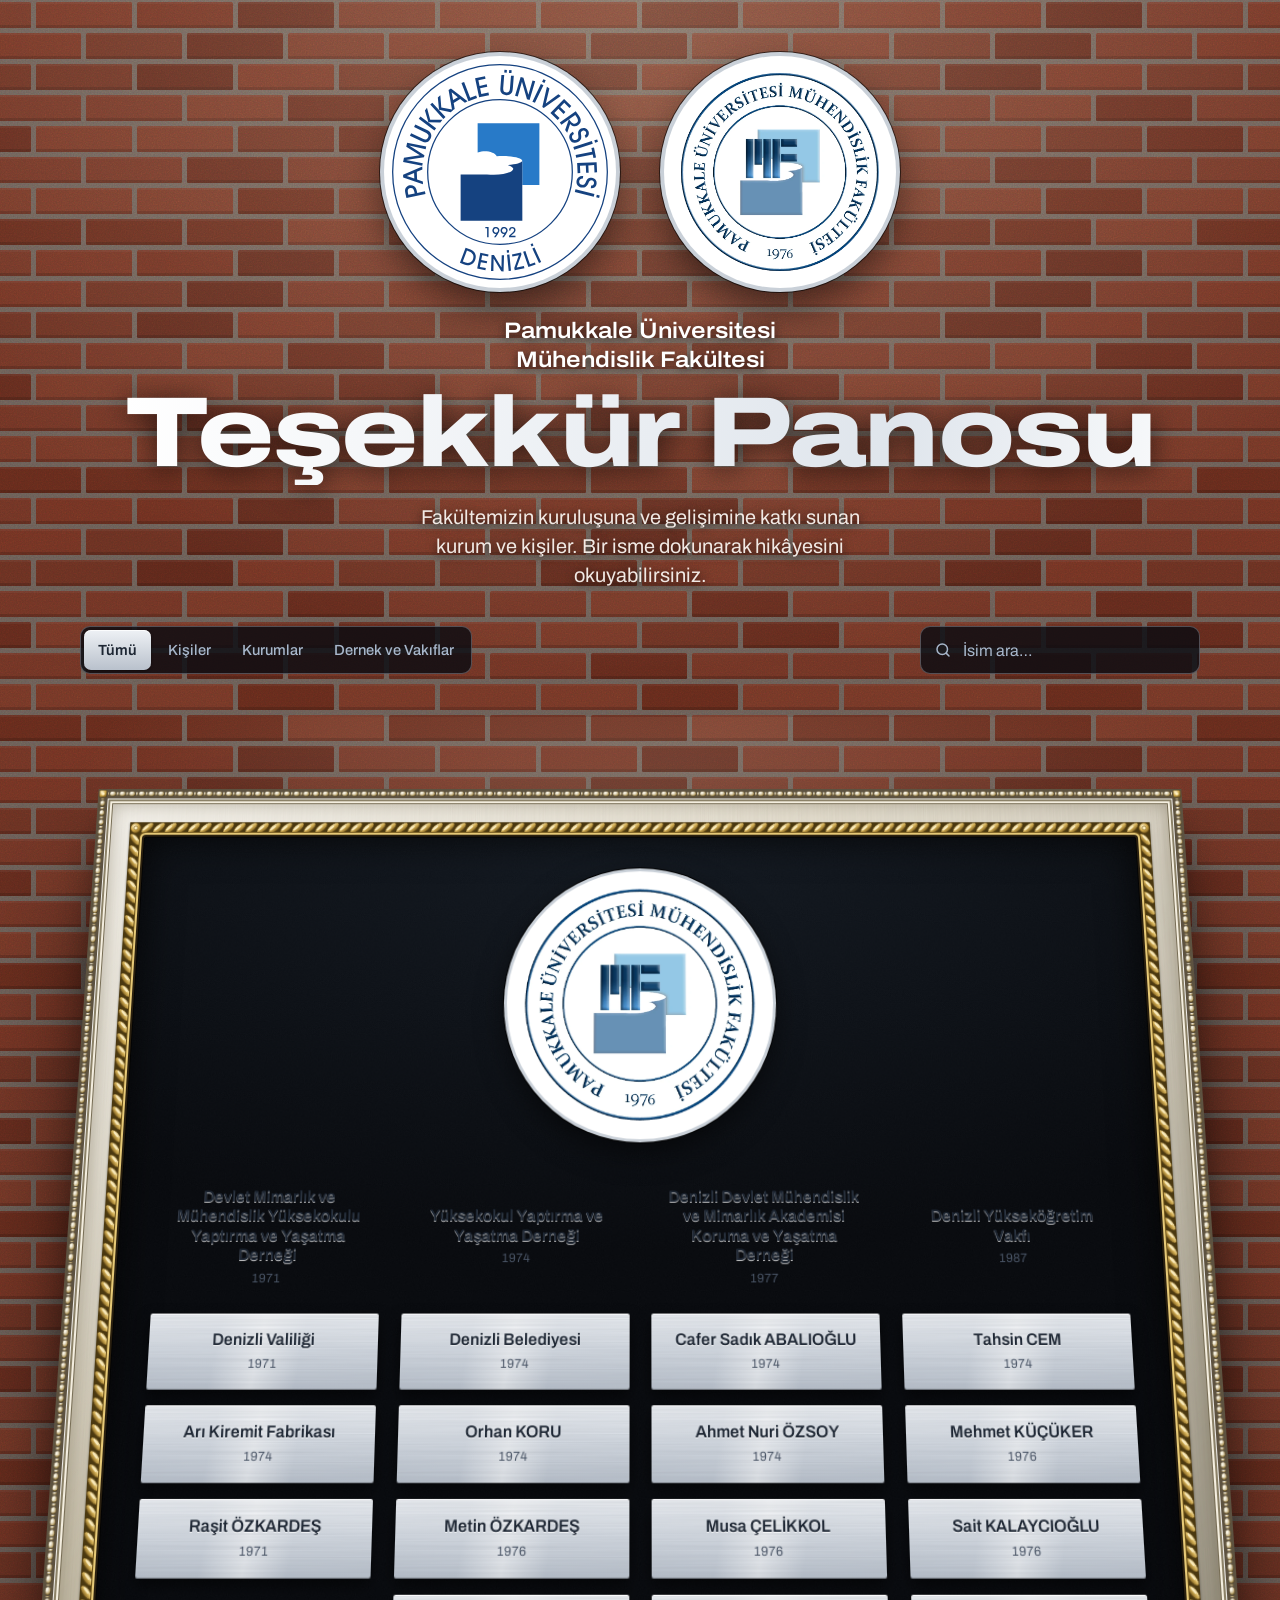
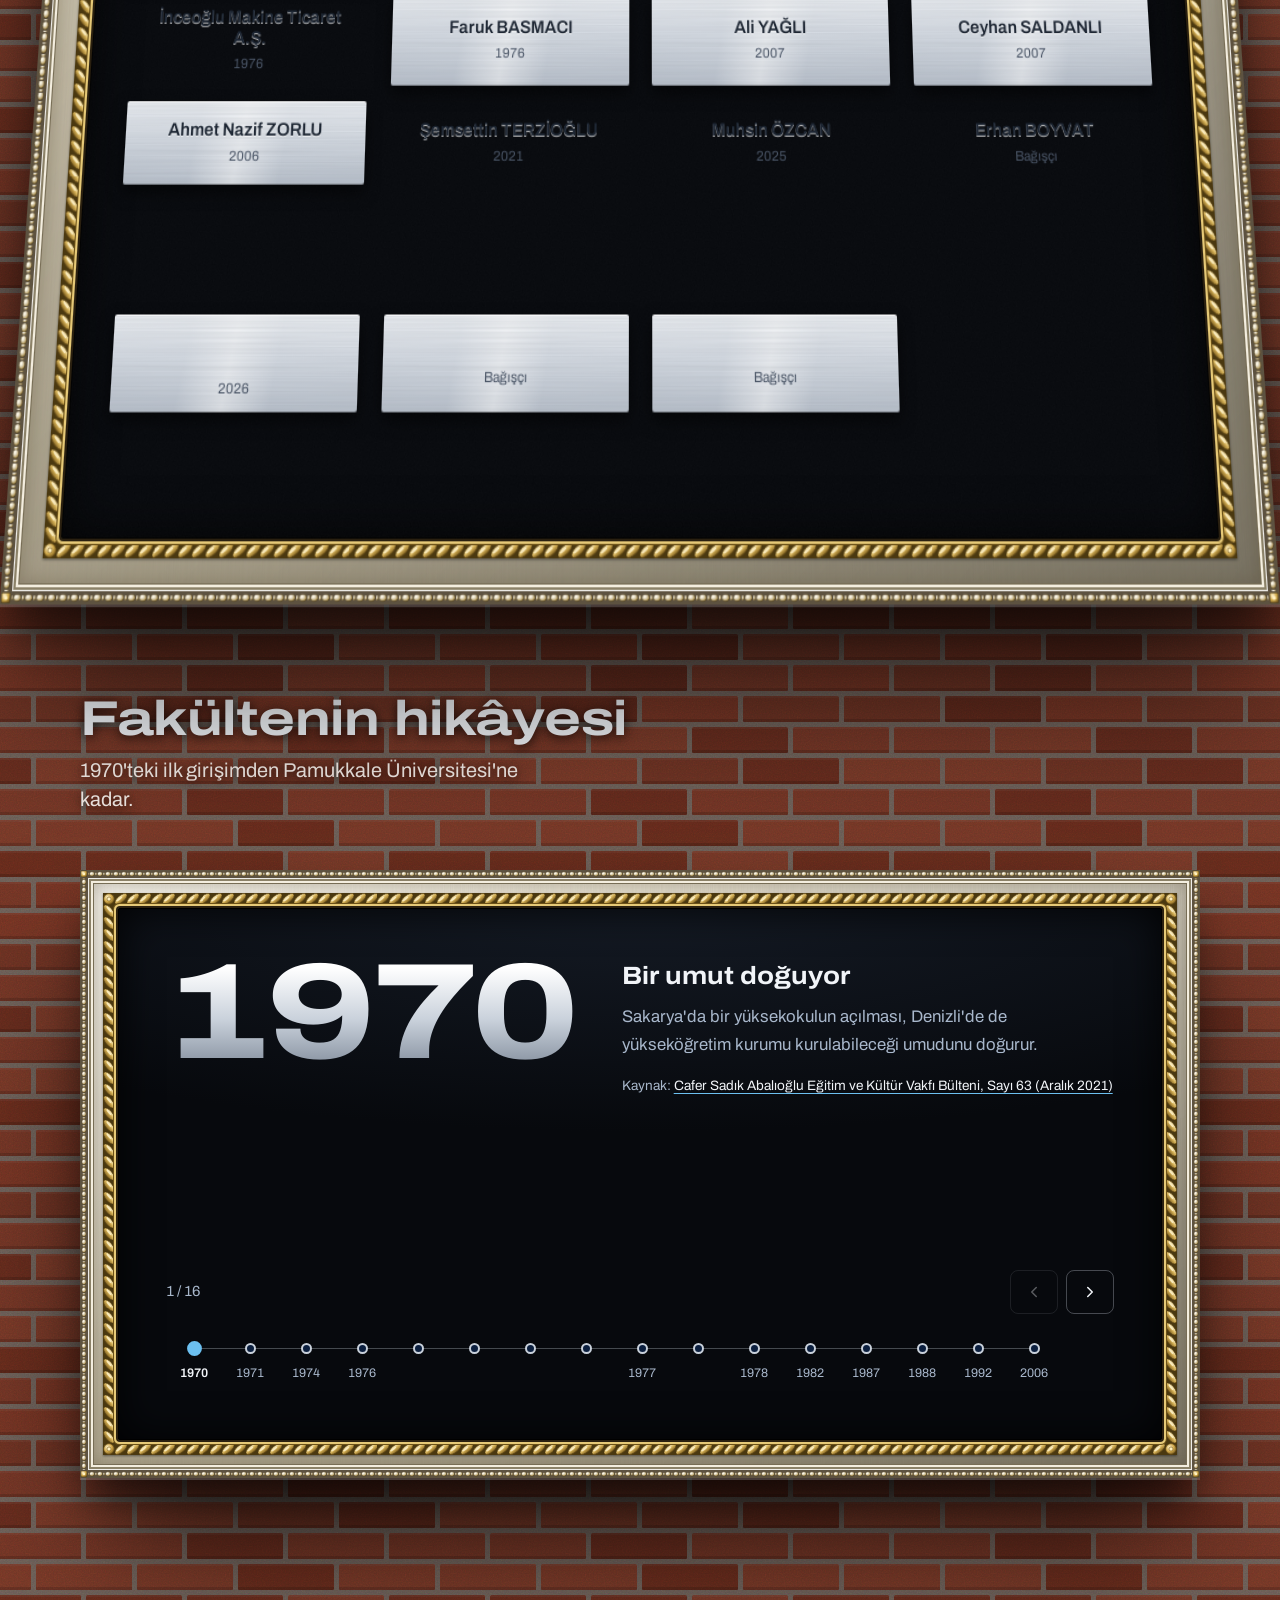
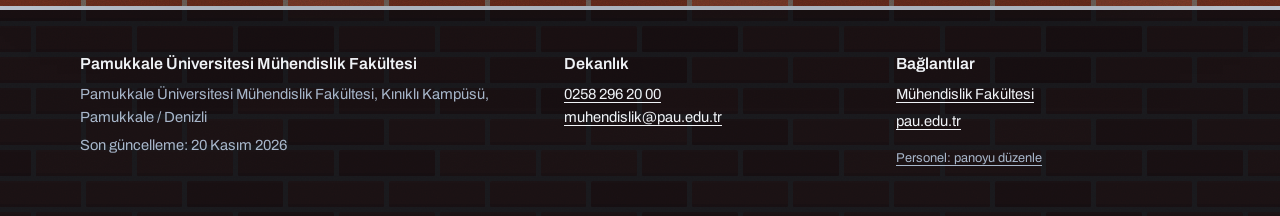
==== index.html @ 9bb7f0a6 "Hocayla gözden geçirme: dernek adları, isim yazımları ve yeni biyografiler Co-Authored-By: Claude Op" ====
<!doctype html>
<html lang="tr" class="no-js">
<head>
  <meta charset="utf-8">
  <meta name="viewport" content="width=device-width, initial-scale=1, viewport-fit=cover">
  <title>Teşekkür Panosu · PAÜ Mühendislik Fakültesi</title>
  <meta name="description" content="Pamukkale Üniversitesi Mühendislik Fakültesi'nin kuruluşuna ve gelişimine katkı sunan kurum ve kişiler.">
  <meta name="theme-color" content="#3b1f17">
  <meta property="og:type" content="website">
  <meta property="og:locale" content="tr_TR">
  <meta property="og:site_name" content="PAÜ Mühendislik Fakültesi">
  <meta property="og:title" content="Teşekkür Panosu · PAÜ Mühendislik Fakültesi">
  <meta property="og:description" content="Fakültemizin kuruluşuna ve gelişimine katkı sunan kurum ve kişiler.">
  <meta property="og:image" content="assets/logo/muhendislik-logo.png">
  <meta name="twitter:card" content="summary">
  <link rel="icon" href="assets/logo/muhendislik-logo.webp" type="image/webp">
  <link rel="preload" href="assets/fonts/archivo-latin-wdth-normal.woff2" as="font" type="font/woff2" crossorigin>
  <link rel="preload" href="assets/fonts/archivo-latin-ext-wdth-normal.woff2" as="font" type="font/woff2" crossorigin>
  <link rel="stylesheet" href="css/tokens.css?v=20261120b">
  <link rel="stylesheet" href="css/base.css?v=20261120b">
  <link rel="stylesheet" href="css/components.css?v=20261120b">
  <script>document.documentElement.className = "js";</script>
  <script type="module" src="js/main.js?v=20261120b"></script>
</head>
<body>
  <a class="atla" href="#/pano">Panoya geç</a>


  <header class="ust">
    <div class="kap ust__ic">
      <a class="logolar" href="#/" aria-label="Ana sayfa">
        <span class="logo-yuvasi">
          <img src="assets/logo/pau-logo.svg" alt="Pamukkale Üniversitesi logosu" width="80" height="80"
               onerror="this.outerHTML='&lt;span class=&quot;logo-yer-tutucu&quot;&gt;PAÜ&lt;/span&gt;'">
        </span>
        <span class="logo-yuvasi">
          <img src="assets/logo/muhendislik-logo.webp" alt="Mühendislik Fakültesi logosu" width="80" height="80"
               onerror="this.outerHTML='&lt;span class=&quot;logo-yer-tutucu&quot;&gt;MF&lt;/span&gt;'">
        </span>
        <span class="logolar__yazi"><strong>Pamukkale Üniversitesi</strong>Mühendislik Fakültesi</span>
      </a>
    </div>
  </header>

  <main id="app">
    <!-- ================= ANA SAYFA ================= -->
    <div data-gorunum="ana" id="gorunum-ana">
      <!-- Pano: sayfa doğrudan bununla açılır -->
      <section class="giris" id="pano-bolum" aria-labelledby="giris-baslik">
        <div class="kap giris__ic">
          <div class="amblemler">
            <span class="amblem">
              <img src="assets/logo/pau-logo.svg" alt="Pamukkale Üniversitesi logosu" width="220" height="220"
                   onerror="this.outerHTML='&lt;span class=&quot;logo-yer-tutucu&quot;&gt;PAMUKKALE&lt;br&gt;ÜNİVERSİTESİ&lt;/span&gt;'">
            </span>
            <span class="amblem">
              <img src="assets/logo/muhendislik-logo.webp" alt="Mühendislik Fakültesi logosu" width="220" height="220"
                   onerror="this.outerHTML='&lt;span class=&quot;logo-yer-tutucu&quot;&gt;MÜHENDİSLİK&lt;br&gt;FAKÜLTESİ&lt;/span&gt;'">
            </span>
          </div>
          <p class="giris__kurum">Pamukkale Üniversitesi<br>Mühendislik Fakültesi</p>
          <h1 id="giris-baslik">Teşekkür Panosu</h1>
          <p class="giris__alt">Fakültemizin kuruluşuna ve gelişimine katkı sunan kurum ve kişiler. Bir isme dokunarak hikâyesini okuyabilirsiniz.</p>
        </div>

        <div class="kap">
          <div class="pano-kontrol">
            <div class="sekmeler" role="group" aria-label="Türe göre süz" id="sekmeler"></div>
            <div class="ara" role="search">
              <svg viewBox="0 0 24 24" fill="none" stroke="currentColor" stroke-width="2" stroke-linecap="round" aria-hidden="true"><circle cx="11" cy="11" r="7"/><path d="m20 20-3.5-3.5"/></svg>
              <label class="sr" for="ara">Panoda isim ara</label>
              <input id="ara" type="search" placeholder="İsim ara…" autocomplete="off" spellcheck="false" enterkeyhint="search">
              <button class="ara__temizle" type="button" hidden aria-label="Aramayı temizle">
                <svg viewBox="0 0 24 24" width="18" height="18" fill="none" stroke="currentColor" stroke-width="2" stroke-linecap="round" aria-hidden="true"><path d="M6 6l12 12M18 6 6 18"/></svg>
              </button>
            </div>
          </div>
          <p class="sonuc-bilgi" id="sonuc-bilgi" aria-live="polite"></p>
        </div>

        <!-- Pano, gerçeğindeki gibi tuğla duvarda -->
        <div class="duvar">
        <div class="kap">
          <div class="pano-cerceve" id="pano-cerceve">
            <div class="pano-ic">
              <div class="pano-madalyon">
                <img src="assets/logo/muhendislik-logo.webp" alt="Mühendislik Fakültesi logosu" width="160" height="160"
                     onerror="this.outerHTML='&lt;span class=&quot;logo-yer-tutucu&quot;&gt;PAMUKKALE ÜNİVERSİTESİ&lt;br&gt;MÜHENDİSLİK FAKÜLTESİ&lt;/span&gt;'">
              </div>
              <ul class="pano" id="pano" aria-label="Bağışçı plakaları">
                <li class="yukleniyor">Plakalar yükleniyor…</li>
              </ul>
              <p class="bos-sonuc" id="bos-sonuc" hidden></p>
              <div class="plaka pano-alt-plaka" aria-hidden="true"><span class="plaka__ad">KATKILARINIZDAN DOLAYI TEŞEKKÜR EDERİZ.</span></div>
            </div>
          </div>
        </div>
        </div>
      </section>

      <!-- Tarihçe: ölçüm cetveli -->
      <section class="bolum hikaye" id="hikaye" aria-labelledby="hikaye-baslik">
        <div class="kap">
          <h2 class="bolum__baslik" id="hikaye-baslik">Fakültenin hikâyesi</h2>
          <p class="bolum__giris">1970'teki ilk girişimden Pamukkale Üniversitesi'ne kadar.</p>
          <div class="kadife-pano"><div class="kadife-pano__ic"><div class="cetvel" id="cetvel"></div></div></div>
        </div>
      </section>
    </div>

    <!-- ================= KİŞİ SAYFASI ================= -->
    <div data-gorunum="kisi" id="gorunum-kisi" hidden></div>

  </main>

  <footer class="alt">
    <div class="kap alt__ic">
      <div>
        <h2>Pamukkale Üniversitesi Mühendislik Fakültesi</h2>
        <p data-adres>Kınıklı Kampüsü, Pamukkale / Denizli</p>
        <p>Son güncelleme: <time data-son-guncelleme>–</time></p>
      </div>
      <div>
        <h2>Dekanlık</h2>
        <p data-iletisim-satirlari></p>
      </div>
      <div>
        <h2>Bağlantılar</h2>
        <p><a href="https://www.pau.edu.tr/mf" rel="noopener">Mühendislik Fakültesi</a></p>
        <p><a href="https://www.pau.edu.tr" rel="noopener">pau.edu.tr</a></p>
        <p class="alt__personel"><a href="yonetim/">Personel: panoyu düzenle</a></p>
      </div>
    </div>
  </footer>

  <!-- İletişim penceresi (kişi sayfasındaki "Bize ulaşın") -->
  <dialog class="pencere" id="iletisim-pencere" aria-labelledby="iletisim-baslik">
    <div class="pencere__ic">
      <form method="dialog">
        <button class="pencere__kapat" aria-label="Kapat">
          <svg viewBox="0 0 24 24" width="18" height="18" fill="none" stroke="currentColor" stroke-width="2" stroke-linecap="round" aria-hidden="true"><path d="M6 6l12 12M18 6 6 18"/></svg>
        </button>
      </form>
      <h2 id="iletisim-baslik">Mühendislik Fakültesi Dekanlığı</h2>
      <p data-iletisim-aciklama></p>
      <ul class="iletisim-liste" id="iletisim-liste"></ul>
    </div>
  </dialog>

  <noscript><p style="padding:16px;text-align:center">Panoyu görmek için tarayıcınızda JavaScript'i açın.</p></noscript>
</body>
</html>
---- css/tokens.css ----
/* =========================================================
   TASARIM DEĞİŞKENLERİ — renk, font, boşluk için TEK yer.
   Malzeme: fiziksel panonun gümüş plakaları ve siyah kadifesi,
   zemin: PAÜ logosunun laciverti.
   ========================================================= */

/* Archivo (değişken: kalınlık + genişlik). Başlıklar geniş kesim = plaka yazısı. */
@font-face {
  font-family: "Archivo";
  src: url("../assets/fonts/archivo-latin-wdth-normal.woff2") format("woff2");
  font-weight: 100 900; font-stretch: 62% 125%; font-display: swap;
  unicode-range: U+0000-00FF, U+0131, U+0152-0153, U+02BB-02BC, U+02C6, U+02DA, U+02DC, U+2000-206F, U+20AC, U+2122, U+2191, U+2193, U+2212, U+2215, U+FEFF, U+FFFD;
}
@font-face {
  font-family: "Archivo";
  src: url("../assets/fonts/archivo-latin-ext-wdth-normal.woff2") format("woff2");
  font-weight: 100 900; font-stretch: 62% 125%; font-display: swap;
  unicode-range: U+0100-02AF, U+0304, U+0308, U+0329, U+1E00-1E9F, U+1EF2-1EFF, U+2020, U+20A0-20AB, U+20AD-20C0, U+2113, U+2C60-2C7F, U+A720-A7FF;
}

:root {
  /* PAÜ kurumsal — pau.edu.tr ve logo */
  --pau-mavi: #0085d0;         /* pau.edu.tr ana mavi: etkileşim */
  --pau-lacivert: #004684;     /* pau.edu.tr koyu mavi */
  --pau-logo: #154280;         /* logodaki lacivert */
  --mavi-acik: #6cc0f0;        /* koyu zeminde bağlantı / odak */

  /* Zemin: logo laciverti (siyah değil) */
  --zemin: #0b1f3f;
  --zemin-2: #10294f;
  --cizgi: rgba(201, 209, 219, 0.16);
  --cizgi-guclu: rgba(201, 209, 219, 0.32);

  /* Pano: siyah kadife + gümüş */
  --kadife: #07090d;
  --plaka-1: #eef1f5;
  --plaka-2: #b9c1cc;
  --plaka-3: #d6dce4;
  --plaka-yazi: #1d2633;
  --plaka-yazi-soluk: #4a5566;
  --gumus: #c9d1db;

  /* Metin */
  --yazi: #f1f4f8;
  --yazi-soluk: #a8b7cb;

  /* Tipografi: tek aile, iki genişlik */
  --font: "Archivo", "Segoe UI", system-ui, -apple-system, sans-serif;
  --genis: 125%;               /* başlıklar */
  --yari-genis: 112%;

  /* Ölçek (1.25) */
  --t-kucuk: .8rem;
  --t-govde: 1rem;
  --t-buyuk: 1.25rem;
  --t-h3: 1.56rem;
  --t-h2: clamp(1.95rem, 6vw, 3.05rem);
  --t-h1: clamp(2.7rem, 11.5vw, 6.2rem);

  /* Boşluk ve ölçüler */
  --kenar: clamp(16px, 4vw, 40px);
  --icerik: 1120px;
  --okuma: 640px;

  /* Hareket */
  --yumusak: cubic-bezier(.2, .7, .2, 1);
  --hizli: 180ms;
}
---- css/base.css ----
/* =========================================================
   TEMEL: sıfırlama, zemin, tipografi, yerleşim
   ========================================================= */

*, *::before, *::after { box-sizing: border-box; }

html {
  -webkit-text-size-adjust: 100%;
  text-size-adjust: 100%;
  background: #3b1f17;
  color-scheme: dark;
}

body {
  margin: 0;
  min-height: 100vh;
  /* Fakülte girişindeki tuğla duvar: bütün sitenin zemini */
  position: relative;
  isolation: isolate; /* ışık/gölge katmanları tuğlanın üstünde, içeriğin altında kalsın */
  background: url("../assets/doku/tugla.svg") 50% 0 / 404px 248px repeat, #8f4330;
  color: var(--yazi);
  font-family: var(--font);
  font-size: var(--t-govde);
  line-height: 1.6;
  font-variation-settings: normal;
  -webkit-font-smoothing: antialiased;
  overflow-x: hidden;
}

/* Duvarın üzerindeki ışık ve gölge: yazılar okunur kalsın */
body::before {
  content: ""; position: absolute; inset: 0; z-index: -1; pointer-events: none;
  background:
    radial-gradient(ellipse 85% 900px at 50% 0, rgba(255, 228, 200, .22), transparent 75%),
    linear-gradient(rgba(24, 12, 9, .42), rgba(24, 12, 9, .42));
}
body::after {
  /* tuğla yüzeyinin pürüzü */
  content: ""; position: absolute; inset: 0; z-index: -1; pointer-events: none; opacity: .28; mix-blend-mode: overlay;
  background-image: url("data:image/svg+xml,%3Csvg xmlns='http://www.w3.org/2000/svg' width='180' height='180'%3E%3Cfilter id='n'%3E%3CfeTurbulence type='fractalNoise' baseFrequency='.75' numOctaves='3' stitchTiles='stitch'/%3E%3C/filter%3E%3Crect width='100%25' height='100%25' filter='url(%23n)'/%3E%3C/svg%3E");
}

img, svg { display: block; max-width: 100%; }
button, input, textarea, select { font: inherit; color: inherit; }
button { cursor: pointer; }
a { color: var(--mavi-acik); text-underline-offset: 3px; }
h1, h2, h3 { font-family: var(--font); line-height: 1.05; margin: 0; font-weight: 700; }
p { margin: 0 0 1em; }

:focus-visible {
  outline: 2px solid var(--mavi-acik);
  outline-offset: 3px;
  border-radius: 4px;
}
[tabindex="-1"]:focus { outline: none; }

.sr {
  position: absolute !important;
  width: 1px; height: 1px;
  padding: 0; margin: -1px;
  overflow: hidden; clip: rect(0 0 0 0);
  white-space: nowrap; border: 0;
}

.atla {
  position: fixed; top: 8px; left: 8px; z-index: 100;
  padding: 10px 16px; border-radius: 8px;
  background: var(--yazi); color: var(--zemin);
  font-weight: 600; text-decoration: none;
  transform: translateY(-150%);
  transition: transform var(--hizli);
}
.atla:focus { transform: none; }

/* ---------- Yerleşim ---------- */
.kap {
  width: 100%;
  max-width: calc(var(--icerik) + 2 * var(--kenar));
  margin: 0 auto;
  padding: 0 var(--kenar);
}

.bolum { padding: clamp(64px, 11vw, 128px) 0; }
.bolum__baslik {
  font-size: var(--t-h2);
  font-stretch: var(--genis);
  letter-spacing: -0.01em;
  margin-bottom: 12px;
}
.bolum__giris { color: var(--yazi-soluk); font-size: var(--t-buyuk); max-width: 40ch; line-height: 1.45; }

/* ---------- Üst çubuk ---------- */
.ust { padding: 18px 0 0; }
body[data-gorunum="ana"] .ust { display: none; }
.logolar { display: inline-flex; align-items: center; gap: 12px; text-decoration: none; color: inherit; }
.logolar { gap: 14px; }
.logo-yuvasi {
  width: 64px; height: 64px; flex: none;
  border-radius: 50%;
  background: #fff;
  display: grid; place-items: center;
  box-shadow: 0 0 0 1px rgba(255,255,255,.5), 0 4px 16px rgba(0, 0, 0, .3);
  overflow: hidden;
}
.logo-yuvasi img { width: 94%; height: 94%; object-fit: contain; }
@media (min-width: 860px) { .logo-yuvasi { width: 84px; height: 84px; } .logolar { gap: 18px; } }
.logo-yer-tutucu { font-weight: 800; font-size: .7rem; color: var(--pau-logo); text-align: center; line-height: 1.05; }
.logolar__yazi { font-size: 1rem; line-height: 1.3; color: var(--yazi-soluk); }
.logolar__yazi strong { display: block; color: var(--yazi); font-weight: 700; font-size: 1.08rem; }
@media (min-width: 860px) { .logolar__yazi { font-size: 1.15rem; } .logolar__yazi strong { font-size: 1.3rem; font-stretch: var(--yari-genis); } }
@media (max-width: 400px) { .logolar__yazi { font-size: .9rem; } .logolar__yazi strong { font-size: .98rem; } }

/* ---------- Alt bilgi ---------- */
.alt {
  background: rgba(8, 10, 16, .82);
  border-top: 4px solid #b9c1cc;
  padding: 44px 0 calc(44px + env(safe-area-inset-bottom));
  color: var(--yazi-soluk);
  font-size: .92rem;
}
.alt__ic { display: grid; gap: 28px; }
@media (min-width: 760px) { .alt__ic { grid-template-columns: 1.5fr 1fr 1fr; } }
.alt h2 { font-size: 1rem; font-weight: 600; color: var(--yazi); margin-bottom: 8px; line-height: 1.3; }
.alt p { margin: 0 0 4px; }
.alt a { color: var(--yazi); }
/* personel bağlantısı: ziyaretçinin gözüne batmasın ama personel bulabilsin */
.alt__personel { margin-top: 14px !important; font-size: .8rem; }
.alt .alt__personel a { color: var(--yazi-soluk); }

/* ---------- Görünümler ---------- */
[data-gorunum][hidden] { display: none !important; }


.yukleniyor { min-height: 30vh; display: grid; place-items: center; color: var(--plaka-2); grid-column: 1 / -1; }

/* ---------- Hareket azaltma ---------- */
@media (prefers-reduced-motion: reduce) {
  *, *::before, *::after {
    animation-duration: 0.001ms !important;
    animation-iteration-count: 1 !important;
    transition-duration: 0.001ms !important;
    scroll-behavior: auto !important;
  }
}
---- css/components.css ----
/* =========================================================
   BİLEŞENLER
   ========================================================= */

/* ---------- Düğmeler ---------- */
.dugme {
  display: inline-flex; align-items: center; justify-content: center; gap: 8px;
  min-height: 44px; padding: 10px 18px;
  border-radius: 8px; border: 1px solid var(--cizgi-guclu);
  background: transparent; color: var(--yazi);
  font-weight: 600; font-size: .95rem; text-decoration: none; white-space: nowrap;
  transition: background-color var(--hizli), border-color var(--hizli);
}
.dugme:hover { border-color: var(--gumus); background: rgba(201, 209, 219, .06); }
.dugme svg { width: 18px; height: 18px; flex: none; }
.dugme--kucuk { min-height: 38px; padding: 6px 14px; font-size: .9rem; }

/* =========================================================
   GİRİŞ
   ========================================================= */
.giris { padding: clamp(28px, 6vw, 56px) 0 0; }
.giris__ic { text-align: center; display: flex; flex-direction: column; align-items: center; }
.amblemler { display: flex; justify-content: center; gap: clamp(16px, 5vw, 48px); margin-bottom: clamp(18px, 4vw, 28px); }
.amblem {
  width: clamp(136px, 38vw, 232px); aspect-ratio: 1;
  border-radius: 50%; background: #fff;
  display: grid; place-items: center;
  box-shadow: 0 0 0 4px #c9d0d8, 0 0 0 5px rgba(0,0,0,.6), 0 18px 40px rgba(0,0,0,.55);
}
.amblem img { width: 93%; height: 93%; object-fit: contain; }
.amblem .logo-yer-tutucu { font-size: .8rem; }.giris__kurum {
  margin: 0 0 14px; font-size: clamp(1.05rem, 3.6vw, 1.4rem); font-weight: 600; line-height: 1.3;
  font-stretch: var(--yari-genis); color: #fff;
  text-shadow: 0 2px 10px rgba(0,0,0,.7);
}
.giris h1 {
  font-size: var(--t-h1);
  font-stretch: var(--genis);
  font-weight: 800;
  letter-spacing: -0.015em;
  line-height: .92;
  margin-bottom: 18px;
  max-width: 9ch;
  filter: drop-shadow(0 4px 14px rgba(0,0,0,.65));
  /* gümüş, kazınmış başlık: açılışta üzerinden bir kez ışık geçer */
  background: linear-gradient(100deg, #ffffff 0%, #dfe5ec 30%, #ffffff 44%, #9fb4cc 50%, #ffffff 56%, #cfd7e1 75%, #ffffff 100%);
  background-size: 250% 100%; background-position: 100% 0;
  -webkit-background-clip: text; background-clip: text; color: transparent;
  animation: baslik-isik 2.2s cubic-bezier(.3,.1,.2,1) .3s both;
  padding-bottom: .06em;
}
@keyframes baslik-isik { from { background-position: 100% 0; } to { background-position: 0% 0; } }
.acilis-bitti .giris h1 { animation: none; background-position: 0 0; }
@media (min-width: 860px) { .giris h1 { max-width: none; } }
.giris__alt { color: #f1e9e4; font-size: var(--t-buyuk); line-height: 1.45; max-width: 40ch; margin: 0; text-shadow: 0 2px 10px rgba(0,0,0,.8); }

/* ---------- Süzgeç + arama ---------- */
.pano-kontrol { display: flex; flex-direction: column; gap: 12px; margin: 36px 0 8px; }
@media (min-width: 860px) { .pano-kontrol { flex-direction: row; align-items: center; justify-content: space-between; } }

.sekmeler {
  display: flex; flex: none;
  background: rgba(10, 12, 18, .82);
  border: 1px solid var(--cizgi-guclu); border-radius: 10px;
  padding: 3px; gap: 3px;
  overflow-x: auto; scrollbar-width: none;
  max-width: 100%;
}
.sekmeler::-webkit-scrollbar { display: none; }
.sekme {
  flex: 1 0 auto;
  min-height: 40px; padding: 6px 14px; border: 0; border-radius: 7px;
  background: transparent; color: var(--yazi-soluk);
  font-size: .92rem; font-weight: 500; white-space: nowrap;
  transition: color var(--hizli), background-color var(--hizli);
}
.sekme:hover { color: var(--yazi); }
.sekme[aria-pressed="true"] {
  /* seçili süzgeç bir plaka gibi */
  color: var(--plaka-yazi); font-weight: 600;
  background: linear-gradient(180deg, var(--plaka-1), var(--plaka-2));
  box-shadow: inset 0 1px 0 rgba(255,255,255,.8), 0 1px 3px rgba(0,0,0,.4);
}

.ara { position: relative; width: 100%; }
@media (min-width: 860px) { .ara { width: 280px; } }
.ara svg { position: absolute; left: 14px; top: 50%; width: 18px; height: 18px; transform: translateY(-50%); color: var(--yazi-soluk); pointer-events: none; }
.ara input {
  width: 100%; min-height: 48px;
  padding: 10px 44px 10px 42px;
  border-radius: 10px;
  border: 1px solid var(--cizgi-guclu);
  background: rgba(10, 12, 18, .82);
  font-size: 1rem;
  transition: border-color var(--hizli);
}
.ara input::placeholder { color: var(--yazi-soluk); }
.ara input:focus { outline: none; border-color: var(--mavi-acik); }
.ara input::-webkit-search-cancel-button { display: none; }
.ara__temizle {
  position: absolute; right: 6px; top: 50%; transform: translateY(-50%);
  width: 36px; height: 36px; border: 0; border-radius: 50%;
  background: transparent; color: var(--yazi-soluk);
  display: grid; place-items: center;
}
.ara__temizle[hidden] { display: none; }

.sonuc-bilgi { min-height: 1.5em; font-size: .92rem; color: #f1e9e4; margin: 0 0 10px; text-shadow: 0 1px 6px rgba(0,0,0,.8); }

/* =========================================================
   TUĞLA DUVAR (panonun asılı olduğu gerçek duvar)
   ========================================================= */
.duvar {
  position: relative;
  margin-top: 12px;
  padding: clamp(28px, 6vw, 72px) 0 clamp(56px, 9vw, 112px);
  background: radial-gradient(ellipse 60% 420px at 50% 120px, rgba(255, 232, 210, .16), transparent 75%);
}
.duvar > .kap { position: relative; }

/* =========================================================
   PANO (fiziksel panonun kopyası)
   ========================================================= */
/* İşlemeli çerçeve: şampanya-gümüş pervaz + altın burgu + iç altın şerit (gerçek panodaki gibi) */
.pano-cerceve, .kadife-pano {
  --cerceve: clamp(18px, 3.4vw, 40px);
  position: relative;
  padding: var(--cerceve);
  /* en dış kenar: boncuk-makara işleme */
  border: 10px solid #8a7d60;
  border-image: url("../assets/doku/boncuk.svg") 10 round;
  background:
    /* ışık sol üstten düşer */
    linear-gradient(135deg, rgba(255,255,255,.55) 0%, rgba(255,255,255,0) 32%, rgba(0,0,0,.10) 62%, rgba(0,0,0,.32) 100%),
    /* fırçalanmış metal */
    url("data:image/svg+xml,%3Csvg xmlns='http://www.w3.org/2000/svg' width='240' height='240'%3E%3Cfilter id='f'%3E%3CfeTurbulence type='fractalNoise' baseFrequency='.9 .01' numOctaves='2' stitchTiles='stitch'/%3E%3CfeColorMatrix values='0 0 0 0 .3  0 0 0 0 .27  0 0 0 0 .2  0 0 0 .16 0'/%3E%3C/filter%3E%3Crect width='100%25' height='100%25' filter='url(%23f)'/%3E%3C/svg%3E"),
    linear-gradient(180deg, #e7e1d2, #c9c1ad 55%, #b3aa93);
  box-shadow:
    /* pervaz profili: dış boncuk ve oluklar */
    inset 0 0 0 1px rgba(255,255,255,.85),
    inset 0 0 0 3px #8c8268,
    inset 0 0 0 5px #f4eedf,
    inset 0 0 0 6px #776d55,
    inset 0 0 18px 6px rgba(80, 66, 40, .35),
    /* duvara düşen gölge */
    0 2px 0 rgba(255,255,255,.2),
    0 30px 40px -10px rgba(0,0,0,.55),
    0 70px 120px -20px rgba(0,0,0,.7);
  overflow: hidden;
}
/* altın burgu işleme şeridi */
.pano-cerceve::before, .kadife-pano::before {
  content: ""; position: absolute; z-index: 1; pointer-events: none;
  inset: calc(var(--cerceve) - 15px);
  border: 12px solid transparent;
  border-image: url("../assets/doku/burgu.svg") 12 round;
  filter: drop-shadow(0 1px 1px rgba(0,0,0,.45));
}
/* açılışta çerçevenin üzerinden altın bir ışık geçer */
.pano-cerceve::after {
  content: ""; position: absolute; inset: 0; z-index: 5; pointer-events: none;
  background: linear-gradient(110deg, transparent 38%, rgba(255, 236, 180, .55) 48%, rgba(255,255,255,.7) 50%, rgba(255, 236, 180, .55) 52%, transparent 62%);
  mix-blend-mode: overlay;
  transform: translateX(-110%);
}
.pano-cerceve.isildi::after { animation: cerceve-isik 2.4s cubic-bezier(.4,.1,.3,1) .2s forwards; }
@keyframes cerceve-isik { to { transform: translateX(110%); } }
@media (min-width: 860px) {
  .pano-cerceve {
    transform: perspective(1600px) rotateX(calc(var(--egim, 0) * 14deg)) scale(calc(1 - var(--egim, 0) * .04));
    transform-origin: 50% 0%;
  }
}
.pano-ic {
  position: relative; z-index: 2;
  border-radius: 2px;
  padding: 0 clamp(10px, 3vw, 36px) 28px;
  background: radial-gradient(120% 50% at 50% 0%, #121820, var(--kadife) 70%);
  box-shadow:
    0 0 0 2px #2a2010,
    0 0 0 4px #e6c977,
    0 0 0 5px #6b5118,
    inset 0 0 0 1px #000, inset 0 0 40px rgba(0,0,0,.9);
  overflow: hidden;
}
.pano-ic::before {
  /* kadife dokusu */
  content: ""; position: absolute; inset: 0; pointer-events: none; opacity: .5;
  background-image: url("data:image/svg+xml,%3Csvg xmlns='http://www.w3.org/2000/svg' width='120' height='120'%3E%3Cfilter id='n'%3E%3CfeTurbulence type='fractalNoise' baseFrequency='.85' numOctaves='2' stitchTiles='stitch'/%3E%3CfeColorMatrix values='0 0 0 0 1  0 0 0 0 1  0 0 0 0 1  0 0 0 .05 0'/%3E%3C/filter%3E%3Crect width='100%25' height='100%25' filter='url(%23n)'/%3E%3C/svg%3E");
}
/* Açılıştaki tek ışık geçişi: kazıma bitince bütün panonun üzerinden geçer */
.pano-ic::after {
  content: ""; position: absolute; inset: -20% -60%; z-index: 4; pointer-events: none;
  background: linear-gradient(105deg, transparent 42%, rgba(255,255,255,.10) 48%, rgba(190,225,255,.18) 50%, rgba(255,255,255,.10) 52%, transparent 58%);
  transform: translateX(-60%); opacity: 0;
}
.pano-cerceve.isildi .pano-ic::after { animation: pano-isik 1.8s cubic-bezier(.4,.1,.3,1) forwards; }
@keyframes pano-isik {
  0% { opacity: 1; transform: translateX(-60%); }
  85% { opacity: 1; }
  100% { opacity: 0; transform: translateX(60%); }
}

.pano-madalyon {
  position: relative; z-index: 1;
  width: clamp(136px, 24vw, 268px); aspect-ratio: 1;
  margin: clamp(24px, 4vw, 36px) auto clamp(24px, 4vw, 36px);
  border-radius: 50%;
  background: #fff;
  display: grid; place-items: center;
  box-shadow: 0 0 0 3px #c9d0d8, 0 0 0 4px #000, 0 10px 30px rgba(0,0,0,.6);
}
.pano-madalyon img { width: 94%; height: 94%; object-fit: contain; }

.pano {
  position: relative; z-index: 1;
  list-style: none; margin: 0; padding: 0;
  display: grid;
  /* telefonda da gerçek panodaki gibi 4 sütun, plakalar fiziksel yerlerinde */
  grid-template-columns: repeat(4, minmax(0, 1fr));
  gap: 10px;
}
.pano:not(.pano--suzgec) .yuva { grid-row: var(--r); grid-column: var(--c); }
@media (min-width: 860px) {
  .pano { gap: 14px 22px; }
}
.yuva[hidden] { display: none; }

/* ---------- Plaka ---------- */
.plaka {
  --rx: 0deg; --ry: 0deg;
  --plaka-zemin:
    url("data:image/svg+xml,%3Csvg xmlns='http://www.w3.org/2000/svg' width='300' height='80'%3E%3Cfilter id='f'%3E%3CfeTurbulence type='fractalNoise' baseFrequency='.004 .9' numOctaves='2' stitchTiles='stitch'/%3E%3CfeColorMatrix values='0 0 0 0 .2  0 0 0 0 .22  0 0 0 0 .25  0 0 0 .22 0'/%3E%3C/filter%3E%3Crect width='100%25' height='100%25' filter='url(%23f)'/%3E%3C/svg%3E"),
    linear-gradient(100deg, rgba(255,255,255,0) 30%, rgba(255,255,255,.55) 48%, rgba(255,255,255,0) 66%),
    linear-gradient(180deg, var(--plaka-1) 0%, var(--plaka-3) 45%, var(--plaka-2) 100%);
  position: relative;
  display: flex; flex-direction: column; align-items: center; justify-content: center;
  min-height: 74px; height: 100%;
  padding: 10px 10px 9px;
  border-radius: 2px;
  text-align: center; text-decoration: none;
  color: var(--plaka-yazi);
  background: var(--plaka-zemin);
  background-size: 300px 80px, 100% 100%, 100% 100%;
  box-shadow:
    inset 0 1px 0 rgba(255,255,255,.9),
    inset 0 -1px 0 rgba(0,0,0,.25),
    0 6px 14px rgba(0,0,0,.55);
  overflow: hidden;
  transform: perspective(700px) rotateX(var(--rx)) rotateY(var(--ry));
  transition: transform .35s var(--yumusak), box-shadow .35s var(--yumusak);
  -webkit-tap-highlight-color: transparent;
}
@media (min-width: 860px) { .plaka { min-height: 70px; padding: 10px 14px 9px; } }
/* hover yalnızca fareli cihazlarda: iPhone'da dokunulan plakada takılı kalmasın */
@media (hover: hover) {
  .plaka:hover {
    box-shadow:
      inset 0 1px 0 rgba(255,255,255,.9),
      inset 0 -1px 0 rgba(0,0,0,.25),
      0 14px 30px rgba(0,0,0,.65), 0 0 0 1px rgba(255,255,255,.5);
  }
}
.plaka:focus-visible {
  box-shadow:
    inset 0 1px 0 rgba(255,255,255,.9),
    inset 0 -1px 0 rgba(0,0,0,.25),
    0 14px 30px rgba(0,0,0,.65), 0 0 0 1px rgba(255,255,255,.5);
}
/* kişi sayfasından dönüşte verilen otomatik odak çerçevesiz */
.plaka.sessiz-odak:focus-visible { outline: none; box-shadow: inset 0 1px 0 rgba(255,255,255,.9), inset 0 -1px 0 rgba(0,0,0,.25), 0 6px 14px rgba(0,0,0,.55); }
.plaka.egik { transition: transform .08s linear, box-shadow .35s var(--yumusak); }
.plaka.dokundu { animation: dokun .5s var(--yumusak); }
@keyframes dokun {
  30% { transform: perspective(700px) rotateX(6deg) rotateY(-5deg) scale(.97); }
  100% { transform: perspective(700px) rotateX(0) rotateY(0); }
}

.plaka__ad {
  position: relative; z-index: 1;
  font-weight: 600; font-size: .88rem; line-height: 1.2;
  font-stretch: 100%;
  text-shadow: 0 1px 0 rgba(255,255,255,.7);
  overflow-wrap: anywhere; hyphens: auto;
}
@media (min-width: 860px) { .plaka__ad { font-size: .96rem; } }
.plaka__ad .kelime { display: inline-block; white-space: nowrap; }
.plaka__alt {
  position: relative; z-index: 1;
  margin-top: 3px;
  font-size: .74rem; font-variant-numeric: tabular-nums;
  color: var(--plaka-yazi-soluk);
}

/* metal parıltı (fareyle üzerine gelince) */
.plaka::after {
  content: ""; position: absolute; inset: -2px; z-index: 2; pointer-events: none;
  background: linear-gradient(105deg, transparent 35%, rgba(255,255,255,.85) 50%, rgba(170,225,255,.5) 53%, transparent 65%);
  transform: translateX(-120%);
  mix-blend-mode: overlay;
}
@media (hover: hover) {
  .plaka:hover::after { transform: translateX(120%); transition: transform .9s var(--yumusak); }
}

/* kazıma: lazer çizgisi + harf harf beliriş */
.plaka::before {
  content: ""; position: absolute; inset: 0; z-index: 3; pointer-events: none;
  background: linear-gradient(90deg, rgba(220,240,255,.95) 0, rgba(140,200,255,.55) 2px, transparent 14px);
  transform: translateX(0); opacity: 0;
}
.plaka.kaziniyor::before { animation: lazer var(--kazi-sure, 900ms) linear forwards; }
@keyframes lazer {
  0% { opacity: 1; transform: translateX(0); }
  92% { opacity: 1; }
  100% { opacity: 0; transform: translateX(100%); }
}
.js .plaka.kazinacak .harf { opacity: 0; }
.plaka.kaziniyor .harf {
  display: inline-block;
  animation: harf .28s ease-out forwards;
  animation-delay: var(--hg, 0ms);
}
@keyframes harf {
  from { opacity: 0; transform: scale(1.35); }
  to { opacity: 1; transform: none; }
}

.pano-alt-plaka {
  position: relative; z-index: 1;
  margin: 30px auto 0; max-width: 520px;
  min-height: 0; padding: 12px 16px;
  transform: none;
}
.pano-alt-plaka .plaka__ad { font-weight: 700; font-size: clamp(.7rem, 2.2vw, .86rem); letter-spacing: .04em; }
.pano-alt-plaka::after { display: none; }

.bos-sonuc { padding: 40px 12px; text-align: center; color: var(--plaka-2); position: relative; z-index: 1; margin: 0; }

/* =========================================================
   KADİFE PANO: duvara asılı ikinci pano (tarihçe, kişi sayfası)
   ========================================================= */
.kadife-pano__ic {
  position: relative; z-index: 2; border-radius: 2px;
  padding: clamp(20px, 4.5vw, 48px) clamp(16px, 4vw, 48px);
  background: radial-gradient(120% 60% at 50% 0%, #141a24, var(--kadife) 70%);
  box-shadow:
    0 0 0 2px #2a2010,
    0 0 0 4px #e6c977,
    0 0 0 5px #6b5118,
    inset 0 0 0 1px #000, inset 0 0 40px rgba(0,0,0,.9);
}
.hikaye .bolum__baslik, .hikaye .bolum__giris { text-shadow: 0 2px 12px rgba(0,0,0,.8); }
.hikaye .bolum__giris { color: #f1e9e4; }
.kadife-pano .cetvel__serit { margin: 0 calc(-1 * clamp(16px, 4vw, 48px)); padding: 0 clamp(16px, 4vw, 48px); }
.kadife-pano { --cerceve: clamp(16px, 2.6vw, 30px); border-width: 8px; }
/* Telefon: ince çerçeve, küçük madalyon, sıkı plakalar → bir ekrana daha çok isim sığar */
@media (max-width: 600px) {
  .pano-cerceve, .kadife-pano { --cerceve: 12px; border-width: 6px; }
  .pano-cerceve { margin-inline: -8px; }
  .pano-cerceve::before, .kadife-pano::before { inset: 3px; border-width: 7px; filter: none; }
  .pano-cerceve::after { display: none; }
  .pano-ic { padding: 0 6px 12px; }
  .pano-madalyon { width: 96px; margin: 16px auto; }
  .pano { gap: 5px 4px; }
  /* 4 sütunda dar plakalar: Archivo'nun dar kesimi, gerçek plakalardaki gibi */
  .plaka { min-height: 50px; padding: 5px 3px 4px; box-shadow: inset 0 1px 0 rgba(255,255,255,.9), inset 0 -1px 0 rgba(0,0,0,.25), 0 2px 5px rgba(0,0,0,.5); }
  .plaka__ad { font-size: clamp(.56rem, 2.5vw, .72rem); line-height: 1.12; font-stretch: 75%; letter-spacing: 0; hyphens: none; }
  .plaka__ad .kelime { white-space: normal; }
  .plaka__alt { margin-top: 1px; font-size: clamp(.5rem, 2.1vw, .6rem); }
  /* telefonda harf harf yerine plaka başına tek beliriş (ekranda 30 plaka aynı anda) */
  .js .plaka.kazinacak .harf { opacity: 1; }
  .plaka.kaziniyor .harf { animation: none; display: inline; }
  .js .plaka.kazinacak .plaka__ad, .js .plaka.kazinacak .plaka__alt { opacity: 0; }
  .plaka.kaziniyor .plaka__ad, .plaka.kaziniyor .plaka__alt { animation: ad-belir var(--kazi-sure, 900ms) ease-out forwards; }
}
@keyframes ad-belir { to { opacity: 1; } }

/* =========================================================
   TARİH CETVELİ
   ========================================================= */
.hikaye .bolum__giris { margin-bottom: clamp(32px, 6vw, 56px); }

/* olaylar aynı hücrede üst üste: yükseklik en uzun olaya göre sabit, slayt gibi kayar */
.cetvel__olay { display: grid; overflow: hidden; }
.cetvel__slayt {
  grid-area: 1 / 1;
  display: grid; gap: 8px 48px; align-items: start; align-content: start;
  transform: translateX(105%); opacity: 0; visibility: hidden;
  transition: transform .6s var(--yumusak), opacity .6s var(--yumusak), visibility 0s .6s;
}
.cetvel__slayt.sol { transform: translateX(-105%); }
.cetvel__slayt.aktif {
  transform: none; opacity: 1; visibility: visible;
  transition: transform .6s var(--yumusak), opacity .6s var(--yumusak), visibility 0s;
}
@media (min-width: 860px) { .cetvel__slayt { grid-template-columns: auto minmax(0, 1fr); } }
.cetvel__yil {
  font-size: clamp(4.2rem, 19vw, 8.5rem);
  font-stretch: var(--genis);
  font-weight: 800;
  line-height: .85;
  letter-spacing: -0.03em;
  font-variant-numeric: tabular-nums;
  /* gümüş dolgu: plakalarla aynı malzeme */
  background: linear-gradient(180deg, #ffffff 10%, var(--gumus) 55%, #7f8a99 100%);
  -webkit-background-clip: text; background-clip: text; color: transparent;
}
.cetvel__metin { max-width: var(--okuma); padding-top: 6px; }
.cetvel__tarih { color: var(--mavi-acik); font-weight: 600; margin: 0 0 6px; }
.cetvel__metin h3 { font-size: var(--t-h3); font-stretch: var(--yari-genis); margin-bottom: 12px; line-height: 1.15; }
.cetvel__metin p { color: var(--yazi-soluk); font-size: 1.05rem; line-height: 1.65; }
.cetvel__metin p a { color: var(--yazi); text-decoration-color: var(--mavi-acik); }
.cetvel__kaynak { font-size: .85rem !important; margin: 0; }

.cetvel__alt { display: flex; align-items: center; justify-content: space-between; gap: 12px; margin: 28px 0 14px; }
.cetvel__sayac { color: var(--yazi-soluk); font-variant-numeric: tabular-nums; font-size: .92rem; }
.cetvel__oklar { display: flex; gap: 8px; }
.cetvel__ok { width: 48px; padding: 0; }
.cetvel__ok:disabled { opacity: .35; cursor: default; }

/* Cetvel şeridi: yatay kaydırılır */
.cetvel__serit {
  position: relative;
  overflow-x: auto; overflow-y: hidden;
  scrollbar-width: none;
  margin: 0 calc(-1 * var(--kenar));
  padding: 0 var(--kenar);
  -webkit-mask-image: linear-gradient(90deg, transparent, #000 var(--kenar), #000 calc(100% - var(--kenar)), transparent);
          mask-image: linear-gradient(90deg, transparent, #000 var(--kenar), #000 calc(100% - var(--kenar)), transparent);
}
.cetvel__serit::-webkit-scrollbar { display: none; }
/* Cetvel: tek çizgi, olay noktaları, altında yalnızca olayların yılları */
.cetvel__olcek {
  position: relative;
  height: 64px;
  margin: 0 28px;
  background: linear-gradient(var(--cizgi-guclu), var(--cizgi-guclu)) 0 20px / 100% 1px no-repeat;
}
.cetvel__etiket {
  position: absolute; top: 36px;
  transform: translateX(-50%);
  font-size: .78rem; color: var(--yazi-soluk); font-variant-numeric: tabular-nums;
  pointer-events: none; white-space: nowrap;
  transition: color var(--hizli);
}
.cetvel__etiket.secili { color: var(--yazi); font-weight: 600; }
/* telefonda tek etiket: seçili yıl, noktayla birlikte kayar */
.cetvel__etiket--secili {
  left: 0; color: var(--yazi); font-weight: 600;
  transition: transform .45s var(--yumusak);
}
.cetvel__isaret {
  position: absolute; top: 0; width: 28px; height: 40px; margin-left: -14px;
  border: 0; padding: 0; background: transparent; cursor: pointer;
}
.cetvel__isaret::after {
  content: ""; position: absolute; top: 15px; left: 50%;
  width: 11px; height: 11px; margin-left: -5.5px; border-radius: 50%;
  background: var(--zemin); border: 2px solid var(--gumus);
  transition: background-color var(--hizli), border-color var(--hizli), transform var(--hizli);
}
@media (hover: hover) { .cetvel__isaret:hover::after { background: var(--gumus); } }
.cetvel__isaret[aria-current="true"]::after { background: var(--mavi-acik); border-color: var(--mavi-acik); transform: scale(1.35); }
/* mavi çizgi: olay değişince hızla bir sonraki noktaya uzanır */
.cetvel__gecen {
  position: absolute; left: 0; top: 19px; width: 100%; height: 3px; border-radius: 2px;
  background: linear-gradient(90deg, rgba(108,192,240,.25), var(--mavi-acik));
  transform-origin: left center; transform: scaleX(0);
  pointer-events: none;
  transition: transform .45s var(--yumusak);
}

/* =========================================================
   PENCERE (dialog)
   ========================================================= */
.pencere {
  width: min(480px, calc(100vw - 24px));
  max-height: calc(100svh - 24px);
  padding: 0; border: 1px solid var(--cizgi-guclu); border-radius: 14px;
  background: var(--zemin-2);
  color: var(--yazi);
  box-shadow: 0 40px 100px rgba(0,0,0,.7);
}
.pencere::backdrop { background: rgba(4, 10, 22, .7); }
.pencere[open] { animation: pencere-ac .3s var(--yumusak); }
@keyframes pencere-ac { from { opacity: 0; transform: translateY(12px); } }
.pencere__ic { padding: 26px 22px 22px; position: relative; }
.pencere h2 { font-size: 1.35rem; margin-bottom: 8px; padding-right: 44px; line-height: 1.2; }
.pencere p { color: var(--yazi-soluk); }
.pencere__kapat {
  position: absolute; top: 14px; right: 14px;
  width: 40px; height: 40px; border-radius: 50%;
  border: 1px solid var(--cizgi-guclu); background: transparent;
  display: grid; place-items: center;
}
.iletisim-liste { list-style: none; padding: 0; margin: 16px 0 0; display: grid; gap: 8px; }
.iletisim-liste a, .iletisim-liste span.satir {
  display: flex; align-items: center; gap: 14px;
  padding: 12px 14px; border-radius: 10px;
  border: 1px solid var(--cizgi);
  color: var(--yazi); text-decoration: none;
}
.iletisim-liste a:hover { border-color: var(--gumus); }
.iletisim-liste svg { width: 20px; height: 20px; color: var(--mavi-acik); flex: none; }
.iletisim-liste small { display: block; color: var(--yazi-soluk); font-size: .8rem; }

/* =========================================================
   KİŞİ / KURUM SAYFASI
   ========================================================= */
.kisi { padding-top: 20px; padding-bottom: 72px; }
.kisi > .kadife-pano__ic { margin-top: 4px; }
.geri {
  text-shadow: 0 1px 8px rgba(0,0,0,.8);
  display: inline-flex; align-items: center; gap: 6px;
  min-height: 44px; padding: 8px 4px; margin-bottom: 20px;
  color: var(--yazi); text-decoration: none; font-weight: 500;
}
.geri:hover { color: var(--mavi-acik); }
.geri svg { width: 18px; height: 18px; }

.kisi-ust { display: grid; gap: 24px; align-items: center; }
@media (min-width: 860px) { .kisi-ust { grid-template-columns: auto 1fr; gap: 40px; } }

.monogram {
  position: relative;
  width: clamp(112px, 30vw, 168px); aspect-ratio: 1;
  border-radius: 50%;
  display: grid; place-items: center;
  font-size: clamp(2.4rem, 9vw, 3.6rem); font-weight: 700; font-stretch: var(--genis);
  color: var(--plaka-yazi);
  background:
    radial-gradient(circle at 30% 25%, #fff 0%, transparent 45%),
    conic-gradient(from 200deg, var(--plaka-1), var(--plaka-2), #eef1f5, #8e97a3, var(--plaka-1));
  box-shadow: 0 0 0 1px rgba(255,255,255,.5), 0 14px 40px rgba(0,0,0,.45), inset 0 -6px 18px rgba(0,0,0,.2);
  text-shadow: 0 1px 0 rgba(255,255,255,.7);
  overflow: hidden;
}
.monogram img { position: absolute; inset: 0; width: 100%; height: 100%; object-fit: cover; }

.plaka--buyuk {
  min-height: 0;
  padding: clamp(18px, 4vw, 28px) clamp(18px, 4vw, 32px);
  align-items: flex-start; text-align: left;
  transform: none;
  view-transition-name: plaka-aktif;
}
.plaka--buyuk .plaka__ad { font-size: clamp(1.55rem, 6.2vw, 2.7rem); font-stretch: var(--yari-genis); font-weight: 700; line-height: 1.05; }
.plaka--buyuk .plaka__alt { margin-top: 8px; font-size: .9rem; }
.kisi-ust__meta { display: flex; flex-wrap: wrap; gap: 8px 16px; align-items: center; margin-top: 14px; }
.etiket { font-size: .85rem; color: var(--yazi-soluk); }
.etiket--sari { padding: 3px 10px; border-radius: 6px; background: rgba(245,180,0,.14); color: #ffd666; }
.paylas {
  display: inline-flex; align-items: center; gap: 6px;
  min-height: 40px; padding: 0; border: 0; background: none;
  color: var(--mavi-acik); font-weight: 600; font-size: .92rem;
}
.paylas svg { width: 16px; height: 16px; }
.kisi-ozet { margin-top: 16px; font-size: var(--t-buyuk); color: var(--yazi-soluk); max-width: 46ch; line-height: 1.45; }

.kisi-govde { display: grid; gap: 52px; margin-top: 56px; }
@media (min-width: 960px) { .kisi-govde { grid-template-columns: minmax(0, 1fr) 260px; gap: 64px; } }
.kisi-govde h2 { font-size: 1.5rem; font-stretch: var(--yari-genis); margin-bottom: 18px; }
.kisi-bolum + .kisi-bolum { margin-top: 52px; }

.katki { list-style: none; margin: 0; padding: 0; }
.katki li {
  display: grid; grid-template-columns: 104px 1fr; gap: 16px; align-items: baseline;
  padding: 14px 0; border-top: 1px solid var(--cizgi);
}
.katki li:last-child { border-bottom: 1px solid var(--cizgi); }
.katki__yil { font-weight: 700; font-stretch: var(--yari-genis); font-size: 1.1rem; color: var(--gumus); font-variant-numeric: tabular-nums; }
.katki__metin { font-size: 1.05rem; }
@media (max-width: 480px) { .katki li { grid-template-columns: 1fr; gap: 2px; } }

.biyografi p { font-size: 1.06rem; line-height: 1.75; max-width: var(--okuma); color: #d9e2ee; }
.derleniyor { padding: 18px 20px; border-radius: 10px; border: 1px dashed var(--cizgi-guclu); color: var(--yazi-soluk); max-width: var(--okuma); }
.derleniyor p { margin: 0 0 12px; }
.derleniyor p:last-child { margin: 0; }

.kaynaklar { list-style: none; padding: 0; margin: 0; display: grid; gap: 8px; font-size: .92rem; color: var(--yazi-soluk); }

.yan-kart h3 { font-size: 1rem; font-weight: 600; margin-bottom: 12px; }
.mini-pano {
  display: grid; grid-template-columns: repeat(4, 1fr); gap: 4px;
  padding: 10px; border-radius: 3px; background: var(--kadife);
  box-shadow: 0 0 0 4px #b9c1cc, 0 0 0 5px #000;
}
.mini-pano i { display: block; height: 8px; border-radius: 1px; background: #6f7885; }
.mini-pano i:not(.dolu):not(.burada) { background: transparent; }
.mini-pano i.burada { background: var(--mavi-acik); box-shadow: 0 0 8px var(--mavi-acik); }
.mini-pano__yazi { margin: 14px 0 0; font-size: .9rem; color: var(--yazi-soluk); }

.gezinme {
  display: grid; grid-template-columns: 1fr 1fr; gap: 16px;
  margin-top: 64px; padding-top: 24px; border-top: 1px solid var(--cizgi);
}
.gezinme a { display: flex; flex-direction: column; gap: 2px; text-decoration: none; color: var(--yazi); min-width: 0; padding: 4px 0; }
.gezinme a:hover span { color: var(--mavi-acik); }
.gezinme small { font-size: .85rem; color: var(--yazi-soluk); }
.gezinme span { font-weight: 600; font-size: 1.05rem; overflow: hidden; text-overflow: ellipsis; white-space: nowrap; }
.gezinme .sonraki { text-align: right; }

/* =========================================================
   SAYFA GEÇİŞİ (View Transitions)
   ========================================================= */
::view-transition-old(root), ::view-transition-new(root) { animation-duration: .3s; }
::view-transition-group(plaka-aktif) { animation-duration: .5s; animation-timing-function: cubic-bezier(.2,.8,.2,1); }

/* =========================================================
   HAREKET AZALTMA
   ========================================================= */
@media (prefers-reduced-motion: reduce) {
  .js .plaka.kazinacak .harf { opacity: 1; }
  .plaka { transform: none !important; }
  .plaka::before, .plaka::after, .pano-ic::after { display: none; }
  .pano-cerceve { transform: none; }
  .pano-cerceve::after { display: none; }
  .giris h1 { animation: none; background-position: 0 0; }
}
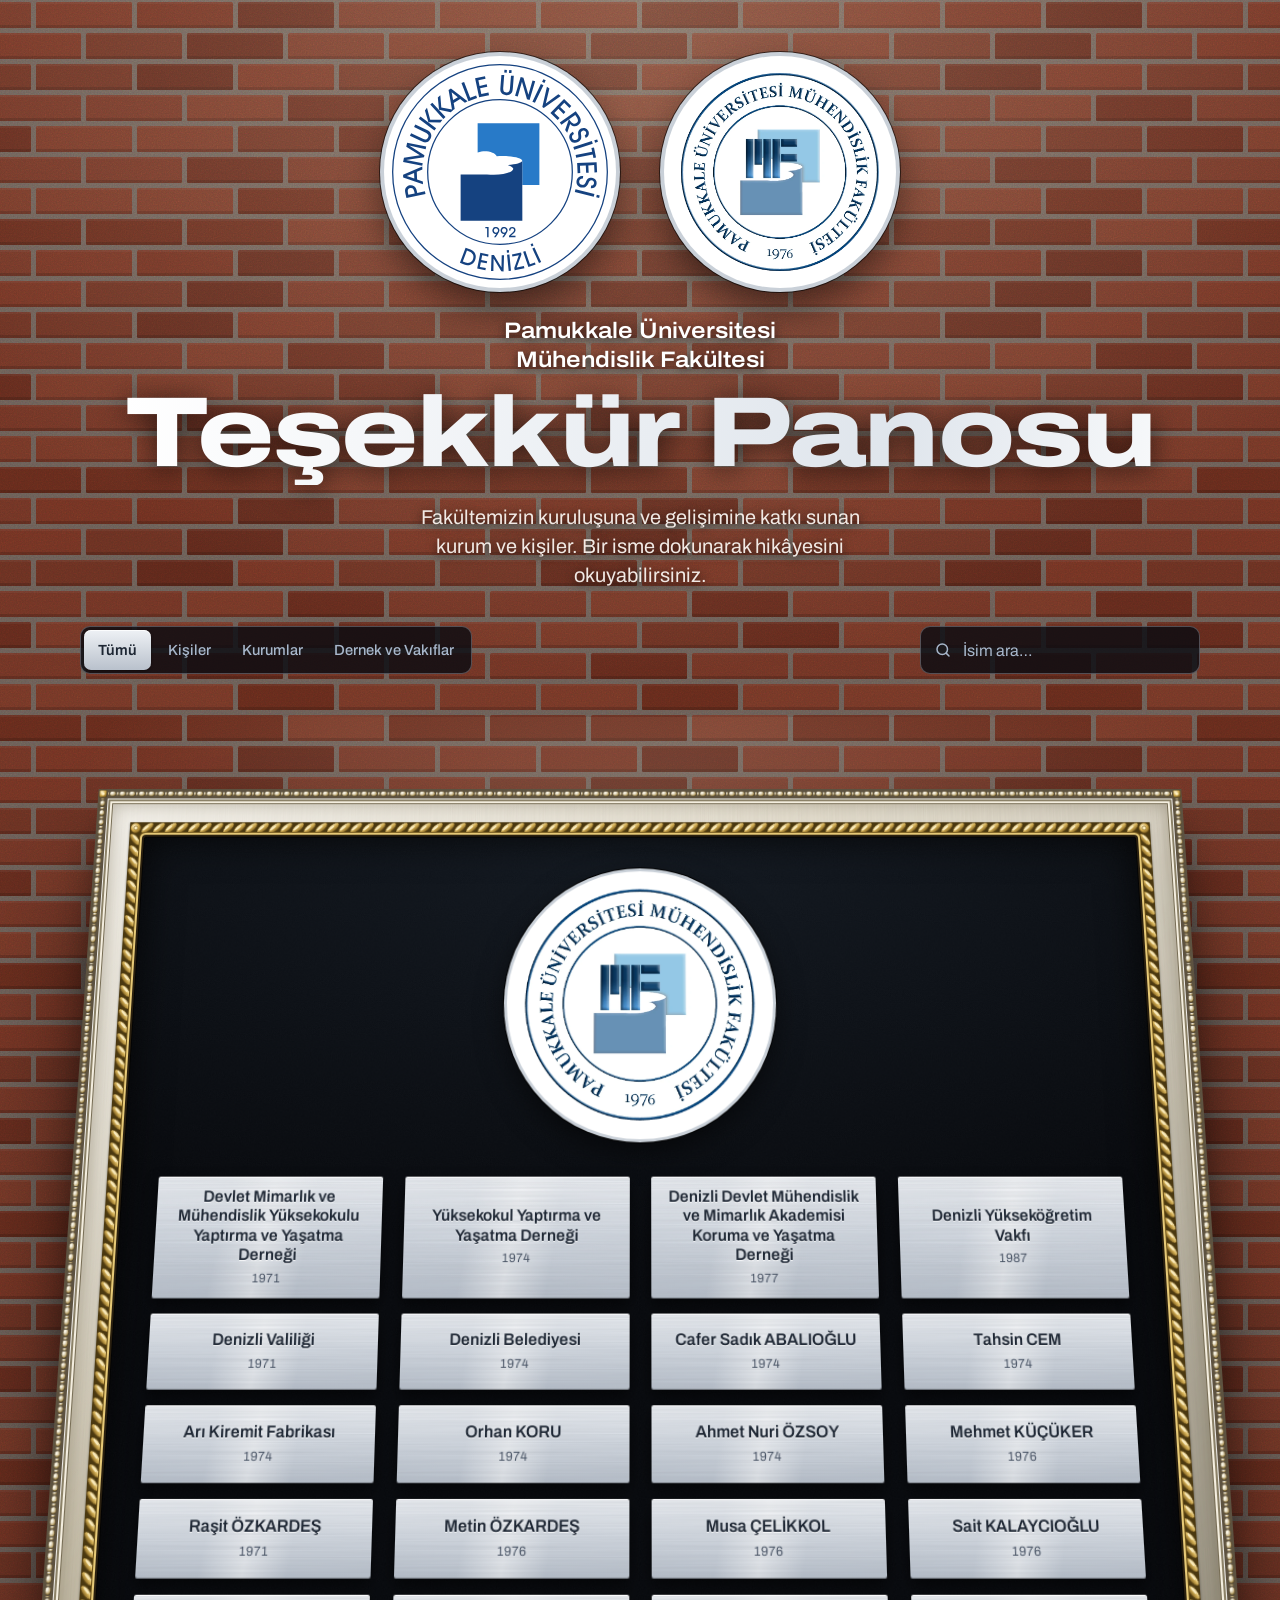
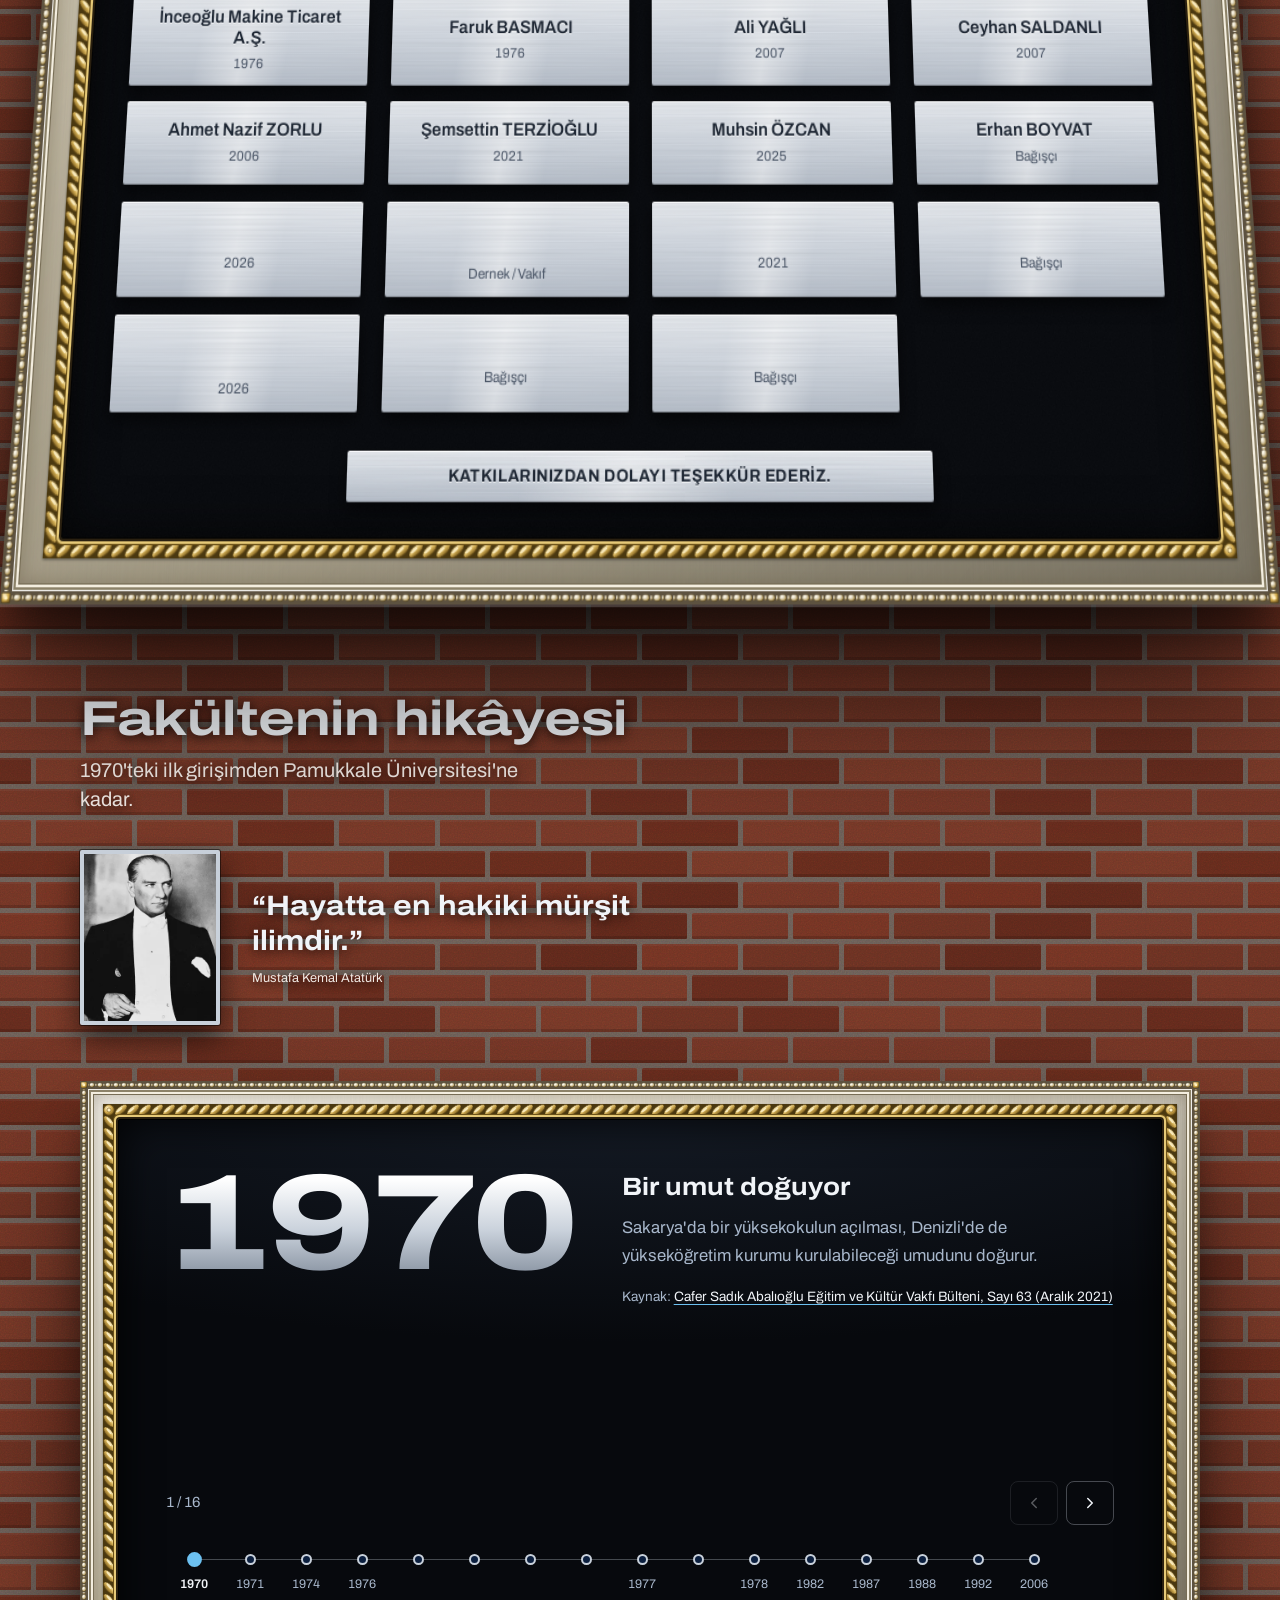
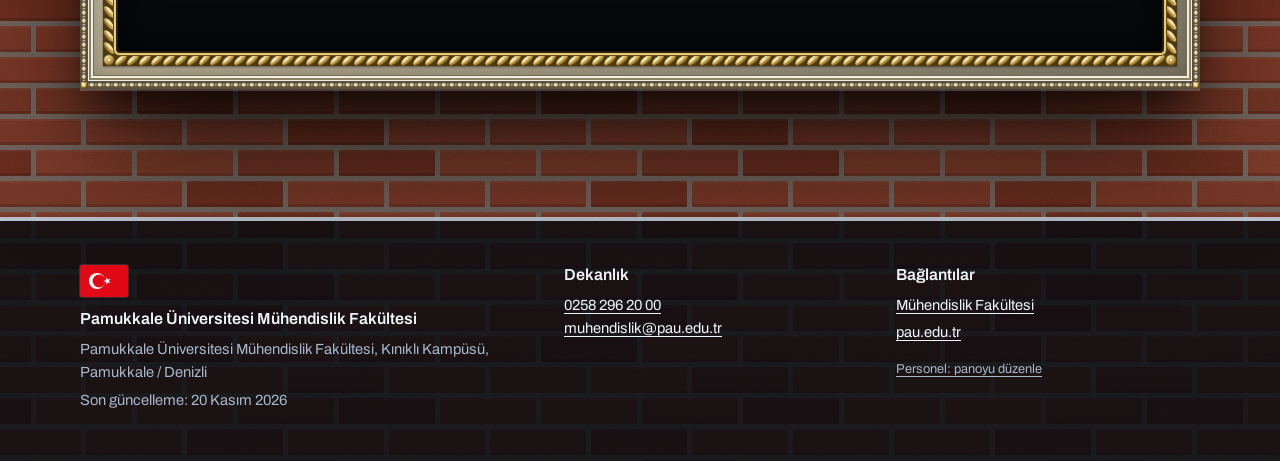
==== commit d75e94c3: "Tarihçeye Atatürk portresi ve sözü, alt bilgiye Türk bayrağı Co-Authored-By: Claude Opus 5.5 <norepl" ====
--- a/index.html
+++ b/index.html
@@ -16,11 +16,11 @@
   <link rel="icon" href="assets/logo/muhendislik-logo.webp" type="image/webp">
   <link rel="preload" href="assets/fonts/archivo-latin-wdth-normal.woff2" as="font" type="font/woff2" crossorigin>
   <link rel="preload" href="assets/fonts/archivo-latin-ext-wdth-normal.woff2" as="font" type="font/woff2" crossorigin>
-  <link rel="stylesheet" href="css/tokens.css?v=20261120b">
-  <link rel="stylesheet" href="css/base.css?v=20261120b">
-  <link rel="stylesheet" href="css/components.css?v=20261120b">
+  <link rel="stylesheet" href="css/tokens.css?v=20261120c">
+  <link rel="stylesheet" href="css/base.css?v=20261120c">
+  <link rel="stylesheet" href="css/components.css?v=20261120c">
   <script>document.documentElement.className = "js";</script>
-  <script type="module" src="js/main.js?v=20261120b"></script>
+  <script type="module" src="js/main.js?v=20261120c"></script>
 </head>
 <body>
   <a class="atla" href="#/pano">Panoya geç</a>
@@ -103,6 +103,14 @@
         <div class="kap">
           <h2 class="bolum__baslik" id="hikaye-baslik">Fakültenin hikâyesi</h2>
           <p class="bolum__giris">1970'teki ilk girişimden Pamukkale Üniversitesi'ne kadar.</p>
+          <figure class="ataturk">
+            <img src="assets/foto/ataturk.webp" alt="Mustafa Kemal Atatürk portresi" width="320" height="400" loading="lazy" decoding="async"
+                 onerror="this.remove()">
+            <div>
+              <blockquote><p>“Hayatta en hakiki mürşit ilimdir.”</p></blockquote>
+              <figcaption>Mustafa Kemal Atatürk</figcaption>
+            </div>
+          </figure>
           <div class="kadife-pano"><div class="kadife-pano__ic"><div class="cetvel" id="cetvel"></div></div></div>
         </div>
       </section>
@@ -116,6 +124,7 @@
   <footer class="alt">
     <div class="kap alt__ic">
       <div>
+        <svg class="bayrak" viewBox="0 0 1200 800" width="48" height="32" role="img" aria-label="Türk bayrağı"><rect width="1200" height="800" fill="#e30a17"/><circle cx="425" cy="400" r="200" fill="#fff"/><circle cx="475" cy="400" r="160" fill="#e30a17"/><polygon fill="#fff" points="583.334,400 764.235,458.779 652.431,304.894 652.431,495.106 764.235,341.221"/></svg>
         <h2>Pamukkale Üniversitesi Mühendislik Fakültesi</h2>
         <p data-adres>Kınıklı Kampüsü, Pamukkale / Denizli</p>
         <p>Son güncelleme: <time data-son-guncelleme>–</time></p>
--- a/css/components.css
+++ b/css/components.css
@@ -618,3 +618,22 @@
   .pano-cerceve::after { display: none; }
   .giris h1 { animation: none; background-position: 0 0; }
 }
+
+/* ===== Atatürk (tarihçenin başı) ve bayrak (alt bilgi) ===== */
+.ataturk {
+  display: grid; grid-template-columns: clamp(92px, 22vw, 140px) 1fr; align-items: center;
+  gap: clamp(16px, 4vw, 32px); margin: 0 0 clamp(32px, 6vw, 56px); max-width: 640px;
+}
+.ataturk img {
+  display: block; width: 100%; height: auto; aspect-ratio: 4 / 5; object-fit: cover;
+  border: 4px solid var(--gumus); border-radius: 2px;
+  box-shadow: 0 0 0 1px rgba(0,0,0,.5), 0 14px 30px rgba(0,0,0,.6);
+}
+.ataturk blockquote { margin: 0; }
+.ataturk blockquote p {
+  margin: 0; font-weight: 700; font-stretch: var(--yari-genis); line-height: 1.25;
+  font-size: clamp(1.15rem, 4.2vw, 1.75rem); color: var(--yazi); text-shadow: 0 2px 12px rgba(0,0,0,.8);
+}
+.ataturk figcaption { margin-top: 10px; color: #f1e9e4; font-size: var(--t-kucuk); text-shadow: 0 2px 10px rgba(0,0,0,.8); }
+.hikaye .bolum__giris:has(+ .ataturk) { margin-bottom: clamp(24px, 4vw, 36px); }
+.alt .bayrak { display: block; width: 48px; height: 32px; margin-bottom: 12px; border-radius: 2px; box-shadow: 0 0 0 1px rgba(255,255,255,.12); }
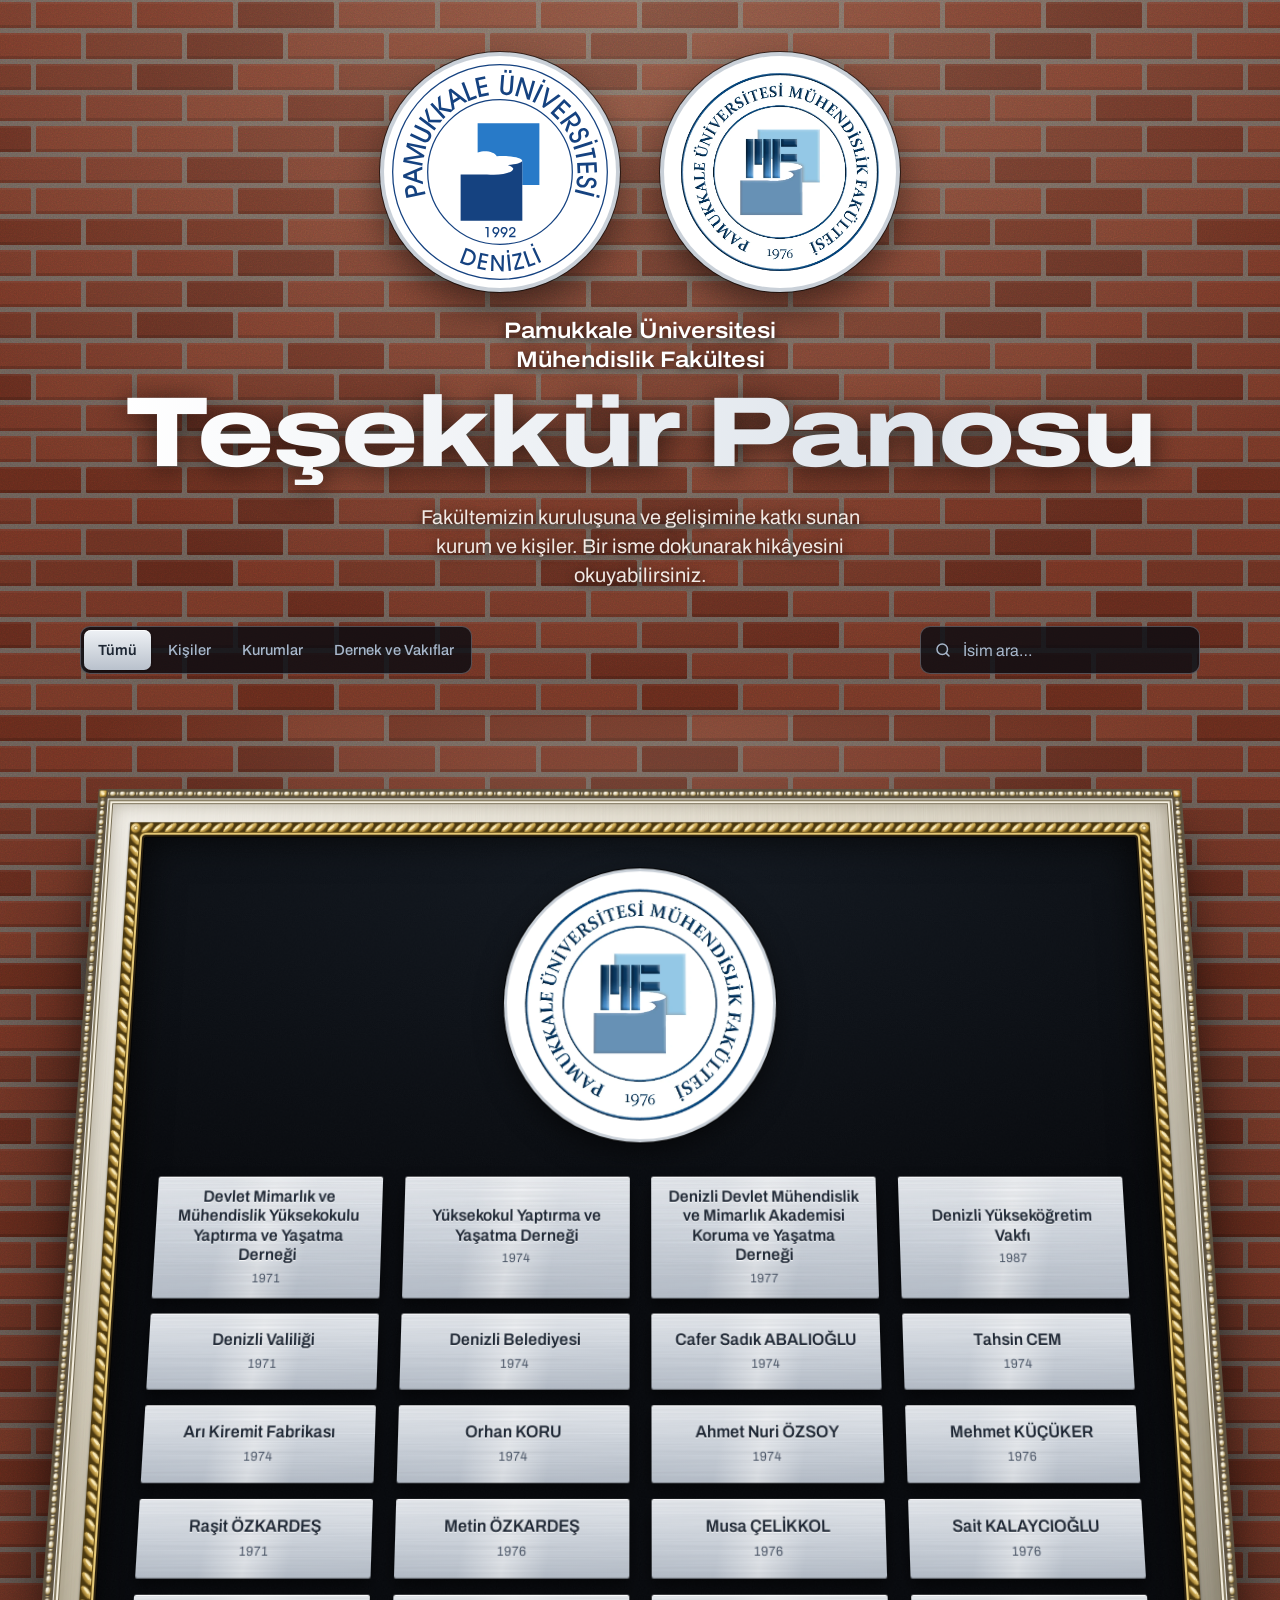
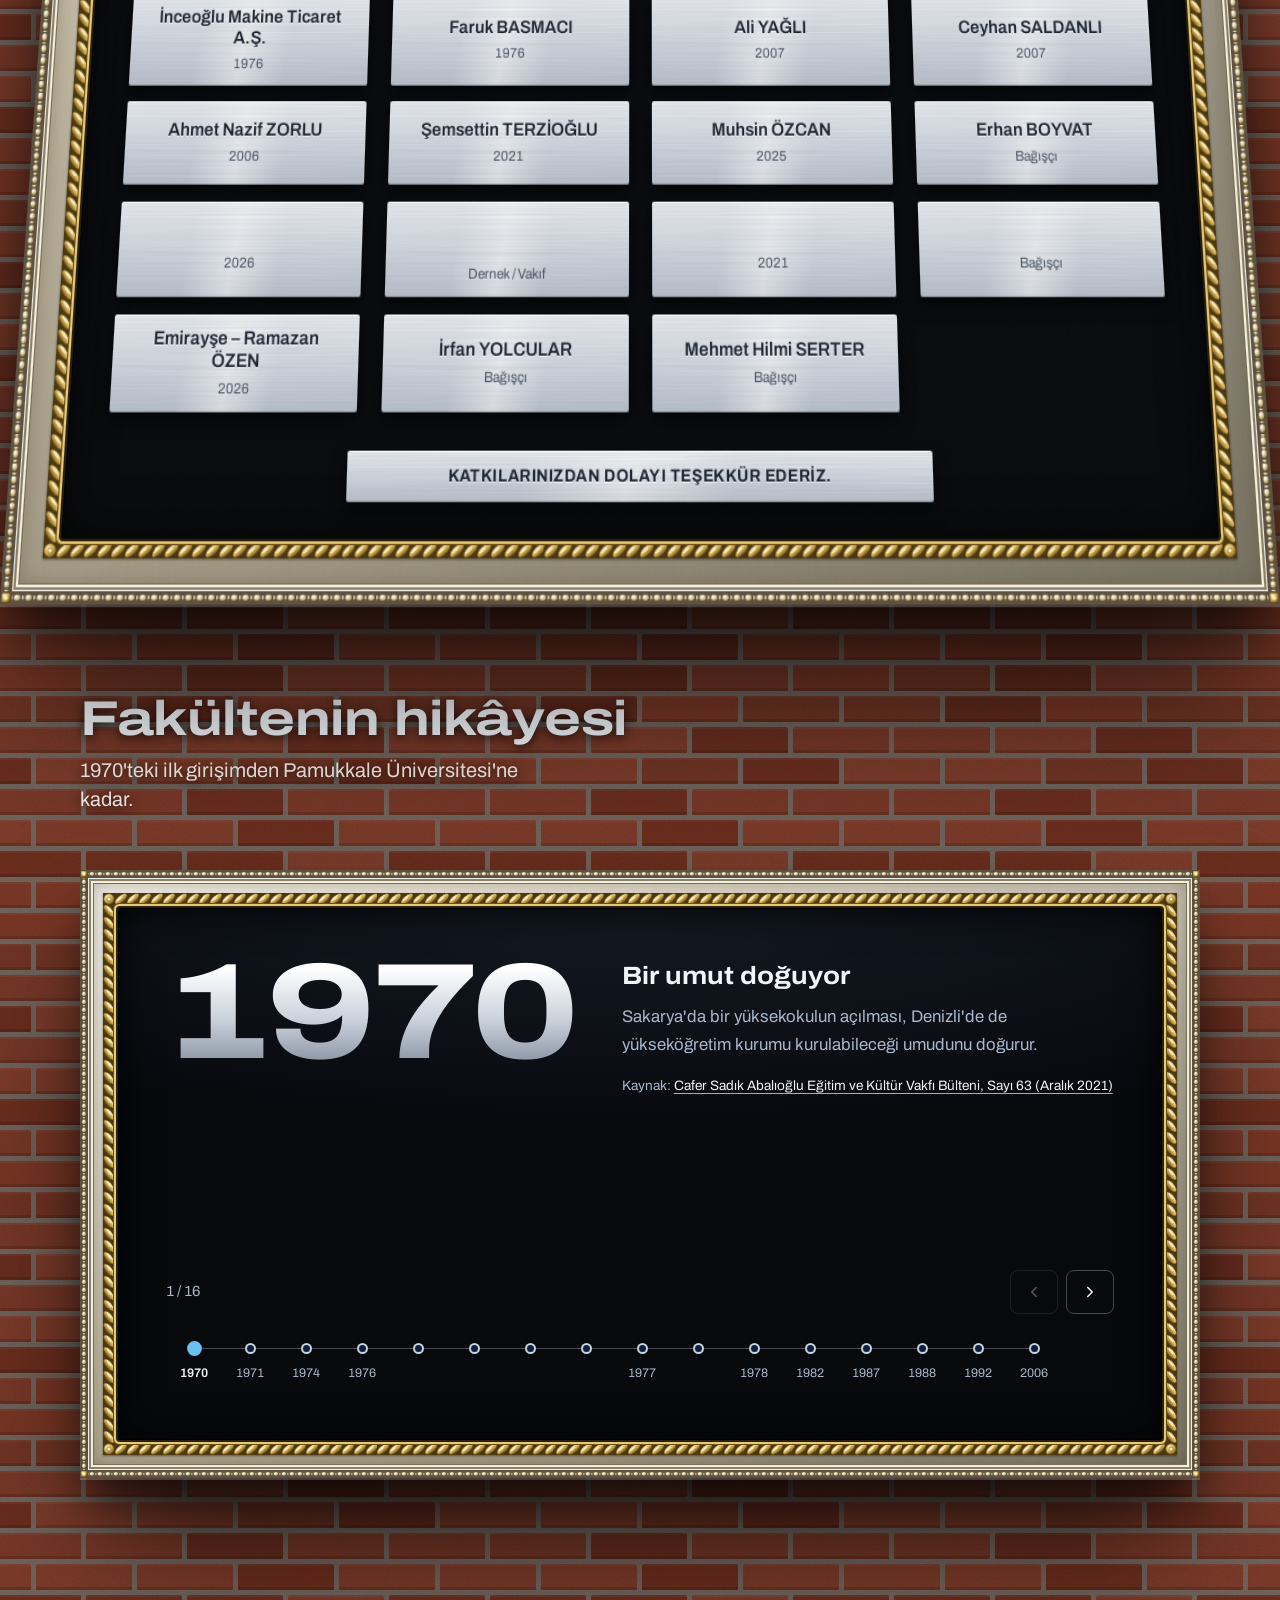
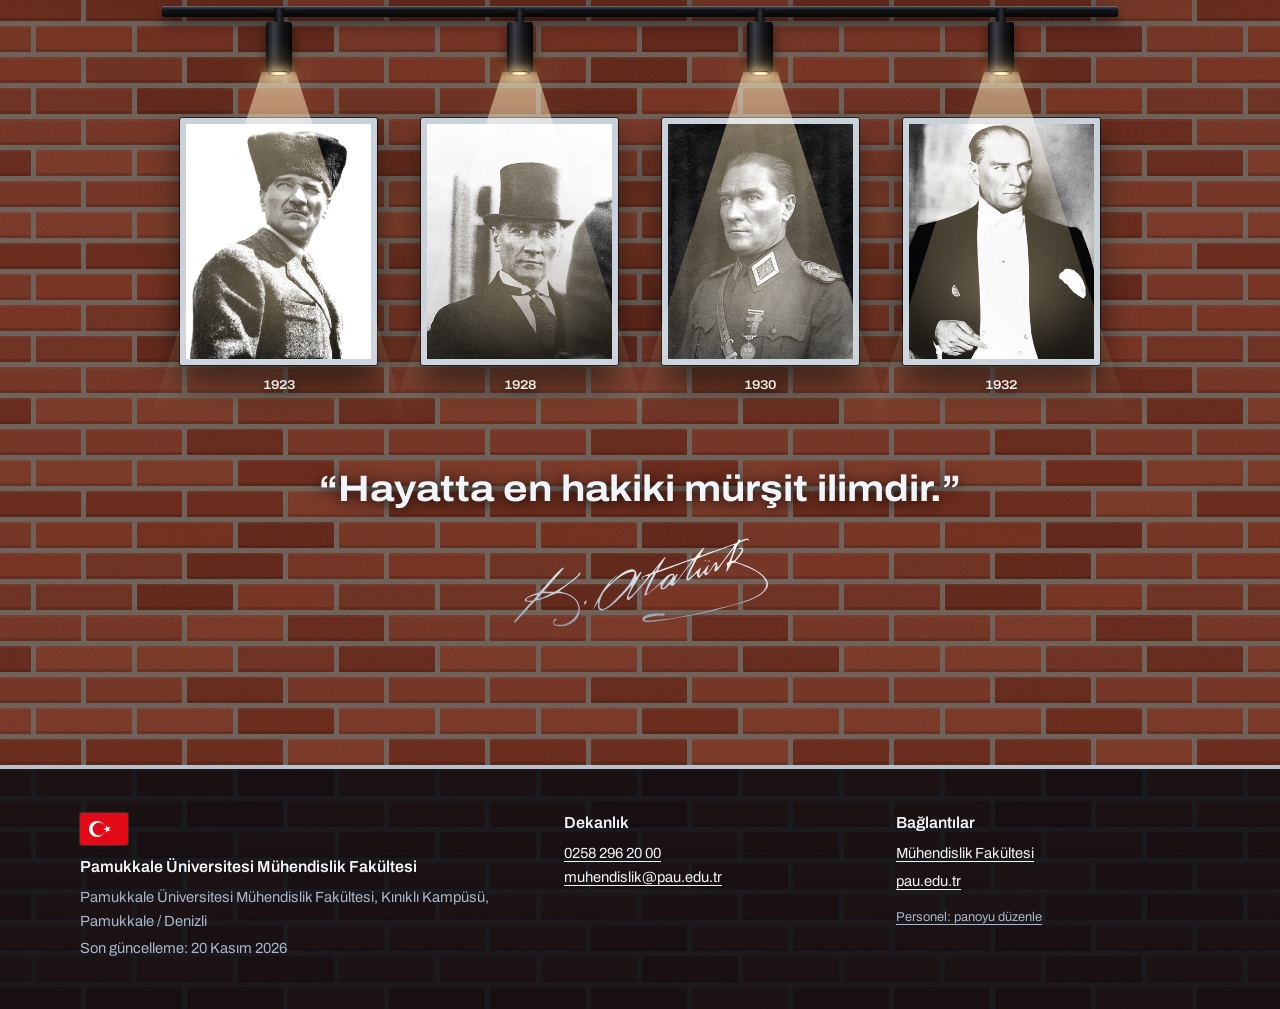
==== commit 43ed86ca: "Atatürk duvarı: raylı spotlarla aydınlatılan dört fotoğraf, söz ve imza Co-Authored-By: Claude Opus " ====
--- a/index.html
+++ b/index.html
@@ -16,11 +16,11 @@
   <link rel="icon" href="assets/logo/muhendislik-logo.webp" type="image/webp">
   <link rel="preload" href="assets/fonts/archivo-latin-wdth-normal.woff2" as="font" type="font/woff2" crossorigin>
   <link rel="preload" href="assets/fonts/archivo-latin-ext-wdth-normal.woff2" as="font" type="font/woff2" crossorigin>
-  <link rel="stylesheet" href="css/tokens.css?v=20261120c">
-  <link rel="stylesheet" href="css/base.css?v=20261120c">
-  <link rel="stylesheet" href="css/components.css?v=20261120c">
+  <link rel="stylesheet" href="css/tokens.css?v=20261120d">
+  <link rel="stylesheet" href="css/base.css?v=20261120d">
+  <link rel="stylesheet" href="css/components.css?v=20261120d">
   <script>document.documentElement.className = "js";</script>
-  <script type="module" src="js/main.js?v=20261120c"></script>
+  <script type="module" src="js/main.js?v=20261120d"></script>
 </head>
 <body>
   <a class="atla" href="#/pano">Panoya geç</a>
@@ -103,15 +103,52 @@
         <div class="kap">
           <h2 class="bolum__baslik" id="hikaye-baslik">Fakültenin hikâyesi</h2>
           <p class="bolum__giris">1970'teki ilk girişimden Pamukkale Üniversitesi'ne kadar.</p>
-          <figure class="ataturk">
-            <img src="assets/foto/ataturk.webp" alt="Mustafa Kemal Atatürk portresi" width="320" height="400" loading="lazy" decoding="async"
-                 onerror="this.remove()">
-            <div>
-              <blockquote><p>“Hayatta en hakiki mürşit ilimdir.”</p></blockquote>
-              <figcaption>Mustafa Kemal Atatürk</figcaption>
-            </div>
+          <div class="kadife-pano"><div class="kadife-pano__ic"><div class="cetvel" id="cetvel"></div></div></div>
+        </div>
+      </section>
+
+      <!-- Atatürk: raydaki spotların aydınlattığı fotoğraflar -->
+      <section class="ataturk-bolum" id="ataturk" aria-labelledby="ataturk-baslik">
+        <div class="kap">
+          <h2 class="sr" id="ataturk-baslik">Mustafa Kemal Atatürk</h2>
+          <ul class="galeri">
+            <li class="galeri__oge" style="--i:0">
+              <span class="spot" aria-hidden="true"></span>
+              <span class="isik" aria-hidden="true"></span>
+              <figure class="galeri__cerceve">
+                <img src="assets/ataturk/1923.webp" alt="Mustafa Kemal Atatürk, 1923" width="360" height="450" loading="lazy" decoding="async">
+                <figcaption>1923</figcaption>
+              </figure>
+            </li>
+            <li class="galeri__oge" style="--i:1">
+              <span class="spot" aria-hidden="true"></span>
+              <span class="isik" aria-hidden="true"></span>
+              <figure class="galeri__cerceve">
+                <img src="assets/ataturk/1928.webp" alt="Mustafa Kemal Atatürk, 1928" width="360" height="450" loading="lazy" decoding="async">
+                <figcaption>1928</figcaption>
+              </figure>
+            </li>
+            <li class="galeri__oge" style="--i:2">
+              <span class="spot" aria-hidden="true"></span>
+              <span class="isik" aria-hidden="true"></span>
+              <figure class="galeri__cerceve">
+                <img src="assets/ataturk/1930.webp" alt="Mustafa Kemal Atatürk üniformayla, 1930" width="360" height="450" loading="lazy" decoding="async">
+                <figcaption>1930</figcaption>
+              </figure>
+            </li>
+            <li class="galeri__oge" style="--i:3">
+              <span class="spot" aria-hidden="true"></span>
+              <span class="isik" aria-hidden="true"></span>
+              <figure class="galeri__cerceve">
+                <img src="assets/ataturk/1932.webp" alt="Mustafa Kemal Atatürk, 1932" width="360" height="450" loading="lazy" decoding="async">
+                <figcaption>1932</figcaption>
+              </figure>
+            </li>
+          </ul>
+          <figure class="ataturk-soz">
+            <blockquote><p>“Hayatta en hakiki mürşit ilimdir.”</p></blockquote>
+            <figcaption><span class="imza" role="img" aria-label="Mustafa Kemal Atatürk'ün imzası"></span></figcaption>
           </figure>
-          <div class="kadife-pano"><div class="kadife-pano__ic"><div class="cetvel" id="cetvel"></div></div></div>
         </div>
       </section>
     </div>
--- a/css/components.css
+++ b/css/components.css
@@ -619,21 +619,93 @@
   .giris h1 { animation: none; background-position: 0 0; }
 }
 
-/* ===== Atatürk (tarihçenin başı) ve bayrak (alt bilgi) ===== */
-.ataturk {
-  display: grid; grid-template-columns: clamp(92px, 22vw, 140px) 1fr; align-items: center;
-  gap: clamp(16px, 4vw, 32px); margin: 0 0 clamp(32px, 6vw, 56px); max-width: 640px;
-}
-.ataturk img {
+/* ===== Alt bilgi bayrağı ===== */
+.alt .bayrak { display: block; width: 48px; height: 32px; margin-bottom: 12px; border-radius: 2px; box-shadow: 0 0 0 1px rgba(255,255,255,.12); }
+
+/* ===== Atatürk: ray + spotlar + fotoğraflar ===== */
+.ataturk-bolum { padding: 0 0 clamp(72px, 12vw, 136px); }
+.galeri {
+  --ust: clamp(64px, 11vw, 112px);             /* ray ile çerçeve arası */
+  list-style: none; margin: 0 auto; padding: 0; max-width: 920px; position: relative;
+  display: grid; grid-template-columns: repeat(4, 1fr); gap: clamp(12px, 3.4vw, 44px);
+}
+/* Ray */
+.galeri::before {
+  content: ""; position: absolute; left: -2%; right: -2%; top: 0; height: clamp(7px, 1.1vw, 11px);
+  border-radius: 2px; z-index: 2;
+  background: linear-gradient(180deg, #4a4f57 0%, #16181c 35%, #050506 100%);
+  box-shadow: 0 6px 14px rgba(0,0,0,.55), inset 0 1px 0 rgba(255,255,255,.18);
+}
+.galeri__oge { position: relative; padding-top: var(--ust); display: flex; justify-content: center; }
+
+/* Spot: raya bağlantı + silindir gövde + mercek */
+.spot {
+  position: absolute; top: 0; left: 50%; z-index: 3;
+  width: clamp(16px, 2.6vw, 26px); height: clamp(30px, 5.2vw, 52px);
+  transform: translate(-50%, clamp(10px, 1.6vw, 16px));
+  border-radius: 3px 3px 5px 5px;
+  background: linear-gradient(90deg, #0b0c0e 0%, #3a3e45 30%, #15171a 62%, #050506 100%);
+  box-shadow: 0 8px 16px rgba(0,0,0,.6);
+}
+.spot::before { /* bağlantı kolu */
+  content: ""; position: absolute; left: 50%; bottom: 100%; width: 34%; height: clamp(8px, 1.3vw, 14px);
+  transform: translateX(-50%); background: linear-gradient(90deg, #08090a, #2c3036, #08090a);
+}
+.spot::after { /* mercek */
+  content: ""; position: absolute; left: 8%; right: 8%; bottom: -2px; height: 5px; border-radius: 50%;
+  background: radial-gradient(closest-side, #fff8e6, #ffd58a 55%, rgba(255,200,110,0));
+  box-shadow: 0 0 10px 3px rgba(255,214,140,.75), 0 0 26px 8px rgba(255,200,110,.35);
+}
+
+/* Işık konisi + duvarda ışık havuzu */
+.isik {
+  position: absolute; z-index: 3; pointer-events: none;
+  left: -22%; right: -22%; top: calc(clamp(10px, 1.6vw, 16px) + clamp(30px, 5.2vw, 52px) - 2px);
+  height: calc(var(--ust) + 62%);
+  background:
+    radial-gradient(46% 30% at 50% 62%, rgba(255,232,185,.30), rgba(255,232,185,0) 72%),
+    linear-gradient(180deg, rgba(255,230,180,.55) 0%, rgba(255,226,172,.22) 50%, rgba(255,222,165,0) 100%);
+  clip-path: polygon(44% 0, 56% 0, 96% 100%, 4% 100%);
+  filter: blur(4px); mix-blend-mode: screen;
+}
+.galeri__oge::before { /* duvarda, çerçevenin arkasında ışık havuzu */
+  content: ""; position: absolute; z-index: 0; pointer-events: none;
+  left: -16%; right: -16%; top: calc(var(--ust) - 8%); height: 70%;
+  background: radial-gradient(closest-side, rgba(255,214,150,.30), rgba(255,214,150,0));
+  transition: opacity .7s var(--yumusak) calc(.2s + var(--i, 0) * .35s);
+}
+.js .ataturk-bolum:not(.acik) .galeri__oge::before { opacity: 0; }
+.galeri__cerceve { position: relative; z-index: 2; margin: 0; width: 100%; }
+.galeri__cerceve img {
   display: block; width: 100%; height: auto; aspect-ratio: 4 / 5; object-fit: cover;
-  border: 4px solid var(--gumus); border-radius: 2px;
-  box-shadow: 0 0 0 1px rgba(0,0,0,.5), 0 14px 30px rgba(0,0,0,.6);
-}
-.ataturk blockquote { margin: 0; }
-.ataturk blockquote p {
-  margin: 0; font-weight: 700; font-stretch: var(--yari-genis); line-height: 1.25;
-  font-size: clamp(1.15rem, 4.2vw, 1.75rem); color: var(--yazi); text-shadow: 0 2px 12px rgba(0,0,0,.8);
-}
-.ataturk figcaption { margin-top: 10px; color: #f1e9e4; font-size: var(--t-kucuk); text-shadow: 0 2px 10px rgba(0,0,0,.8); }
-.hikaye .bolum__giris:has(+ .ataturk) { margin-bottom: clamp(24px, 4vw, 36px); }
-.alt .bayrak { display: block; width: 48px; height: 32px; margin-bottom: 12px; border-radius: 2px; box-shadow: 0 0 0 1px rgba(255,255,255,.12); }
+  border: clamp(3px, .6vw, 6px) solid var(--gumus); border-radius: 2px;
+  box-shadow: 0 0 0 1px rgba(0,0,0,.6), 0 18px 34px rgba(0,0,0,.65);
+}
+.galeri__cerceve::after { /* ışık yanmadan önceki loşluk */
+  content: ""; position: absolute; inset: 0 0 auto 0; aspect-ratio: 4 / 5; background: #000; opacity: 0; pointer-events: none;
+}
+.galeri__cerceve figcaption {
+  margin-top: 10px; text-align: center; font-size: var(--t-kucuk); font-weight: 600; font-stretch: var(--yari-genis);
+  color: #f1e9e4; text-shadow: 0 2px 10px rgba(0,0,0,.85); font-variant-numeric: tabular-nums;
+}
+
+/* Işıklar sırayla yanar (bölüm ekrana girince bir kez) */
+.js .ataturk-bolum:not(.acik) .isik,
+.js .ataturk-bolum:not(.acik) .spot::after { opacity: 0; }
+.js .ataturk-bolum:not(.acik) .galeri__cerceve::after { opacity: .55; }
+.isik, .spot::after, .galeri__cerceve::after { transition: opacity .7s var(--yumusak) calc(.2s + var(--i, 0) * .35s); }
+
+/* Söz ve imza */
+.ataturk-soz { margin: clamp(40px, 7vw, 72px) auto 0; text-align: center; max-width: 760px; }
+.ataturk-soz blockquote { margin: 0; }
+.ataturk-soz p {
+  margin: 0; font-weight: 700; font-stretch: var(--yari-genis); line-height: 1.22;
+  font-size: clamp(1.35rem, 5vw, 2.3rem); color: var(--yazi); text-shadow: 0 2px 14px rgba(0,0,0,.85);
+}
+.imza {
+  display: block; margin: clamp(14px, 2.6vw, 24px) auto 0; width: clamp(160px, 34vw, 260px); aspect-ratio: 572 / 205;
+  background: linear-gradient(180deg, #ffffff 10%, var(--gumus) 55%, #8a95a4 100%);
+  -webkit-mask: url("../assets/ataturk/imza.svg") center / contain no-repeat;
+          mask: url("../assets/ataturk/imza.svg") center / contain no-repeat;
+}
+@media (prefers-reduced-motion: reduce) { .isik, .spot::after, .galeri__cerceve::after { transition: none; } }
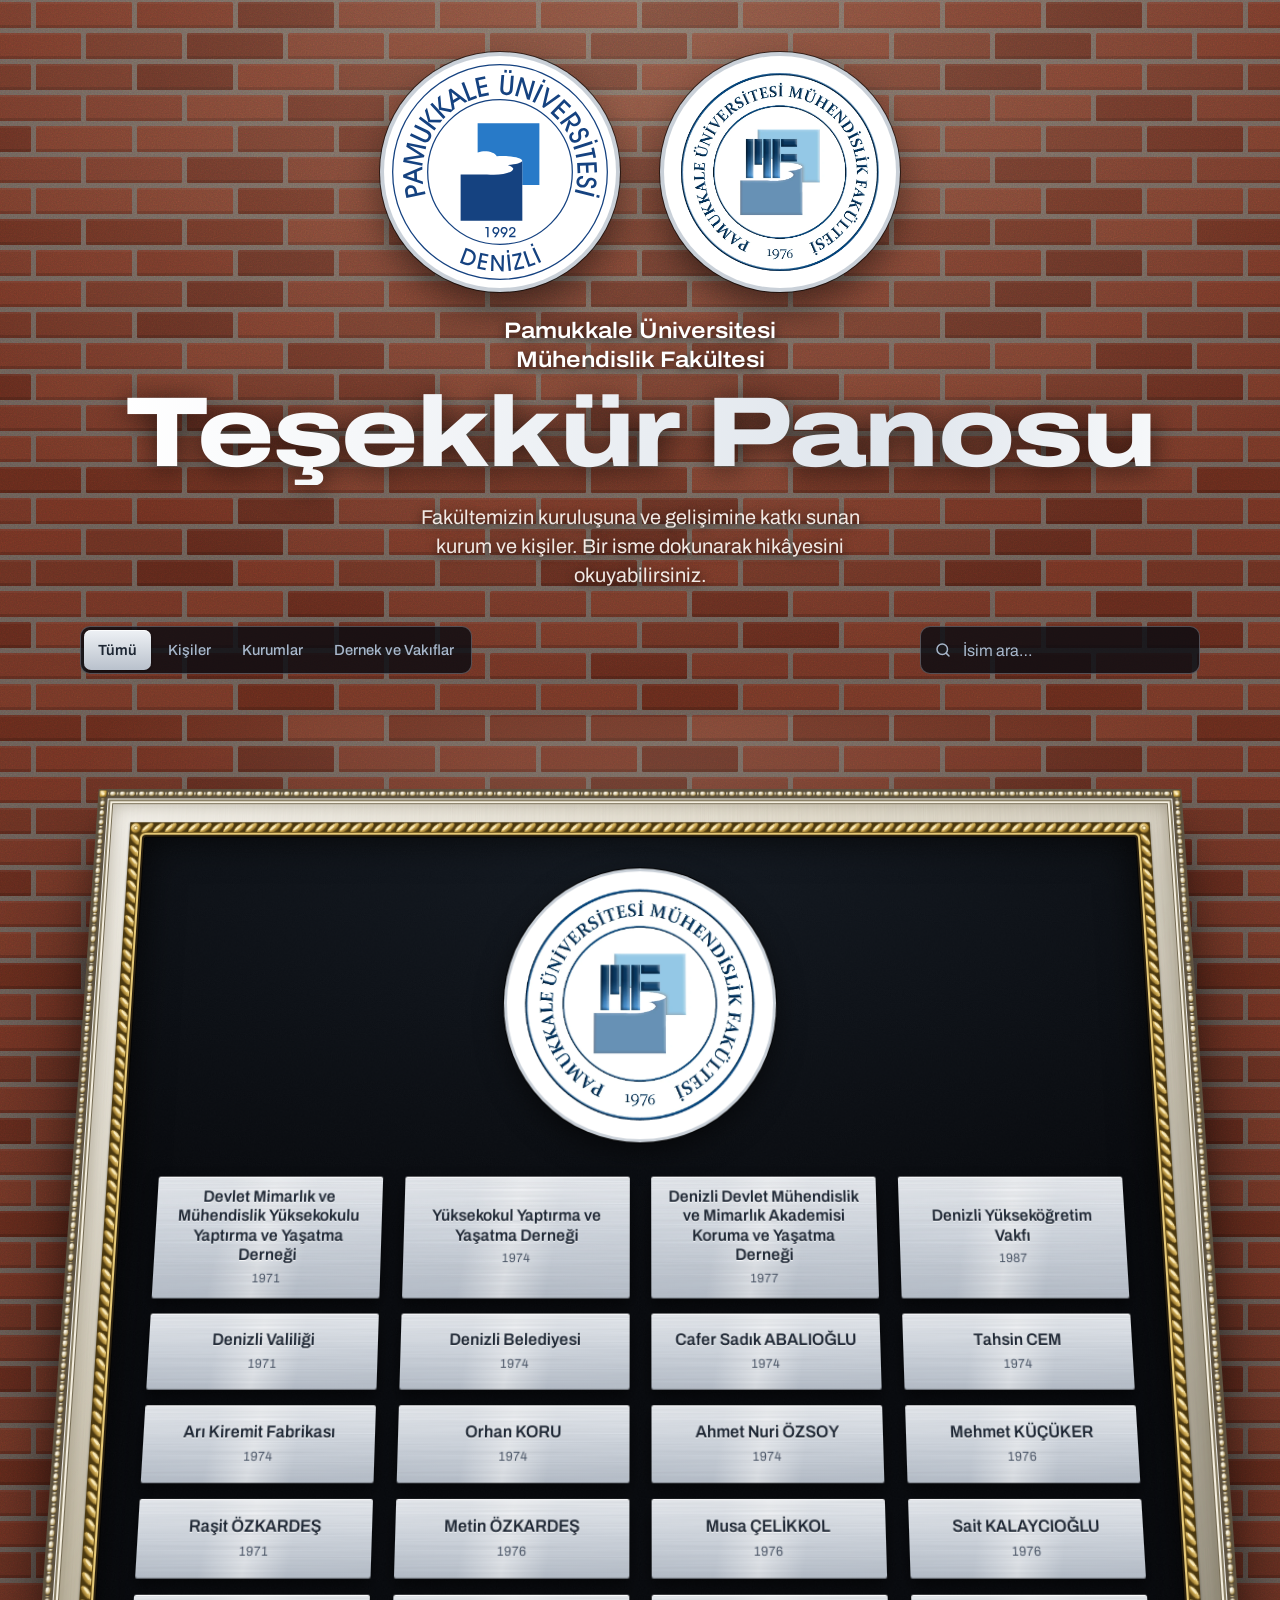
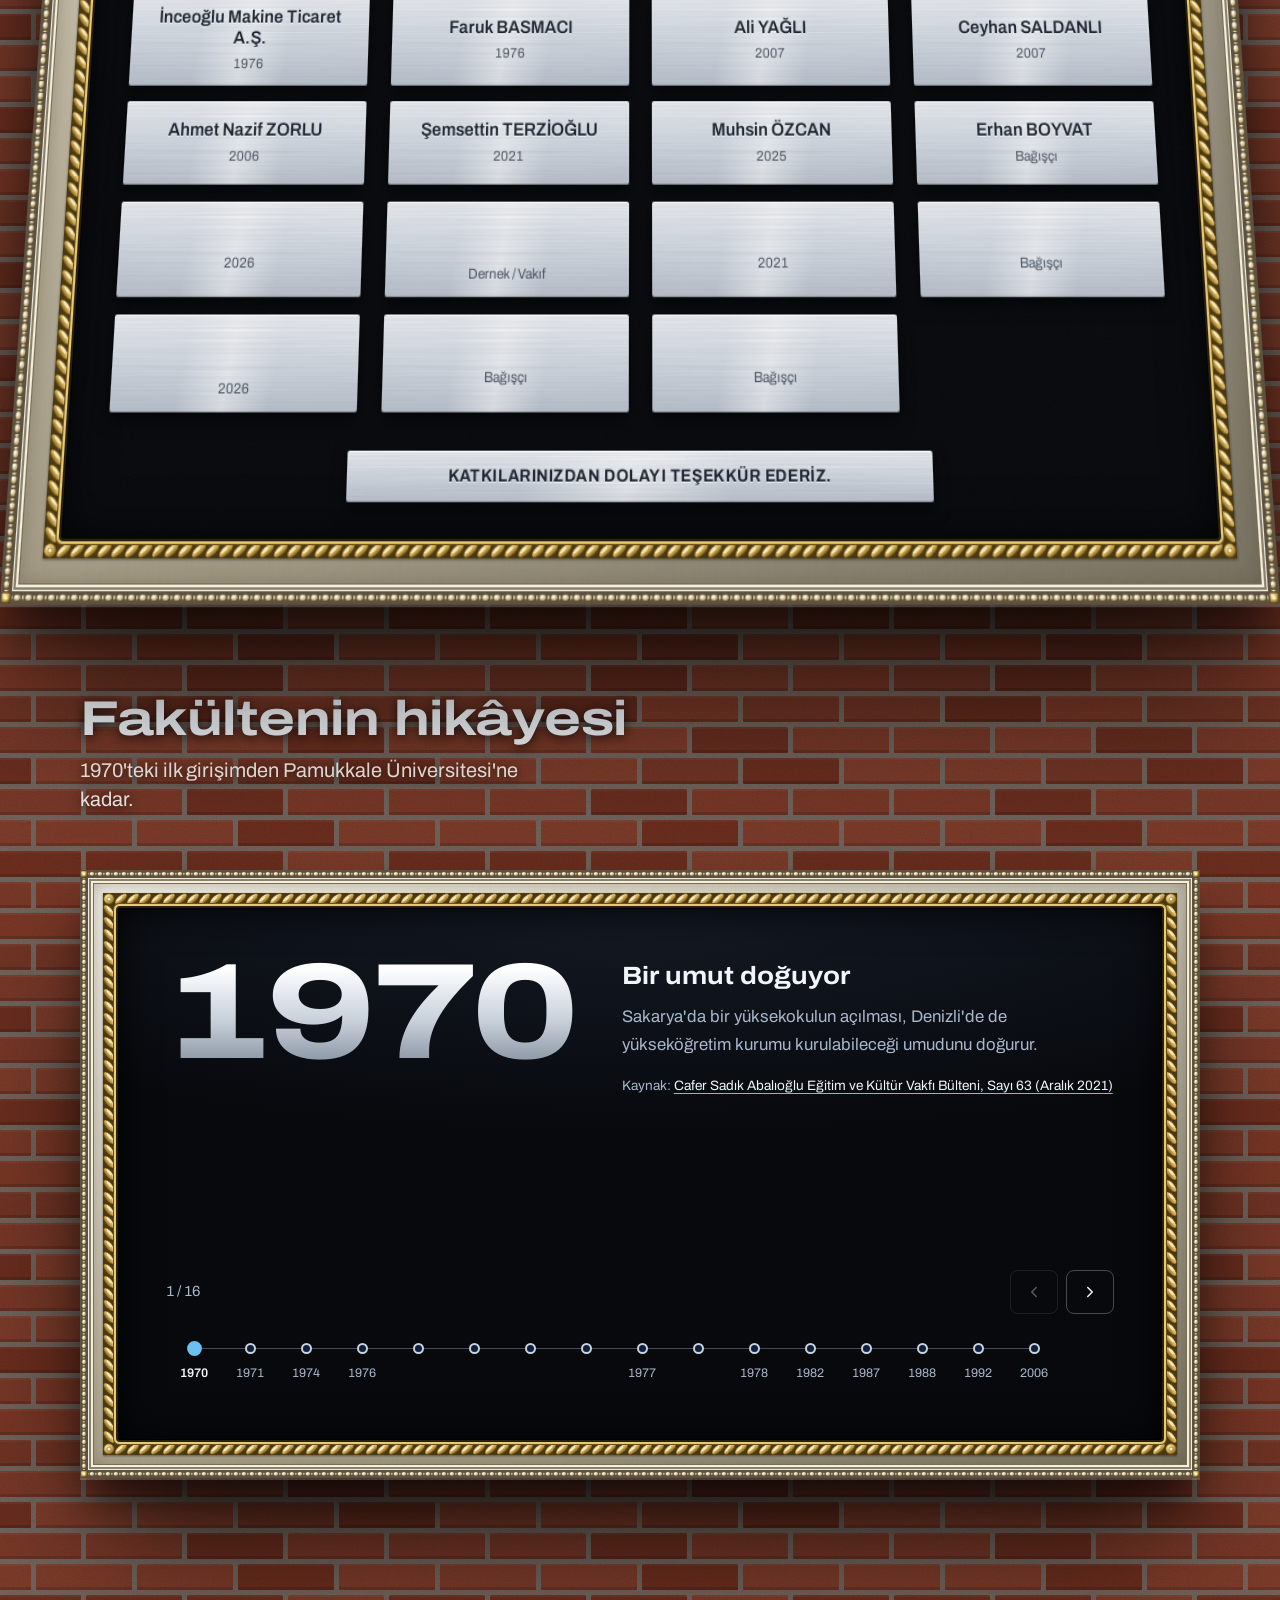
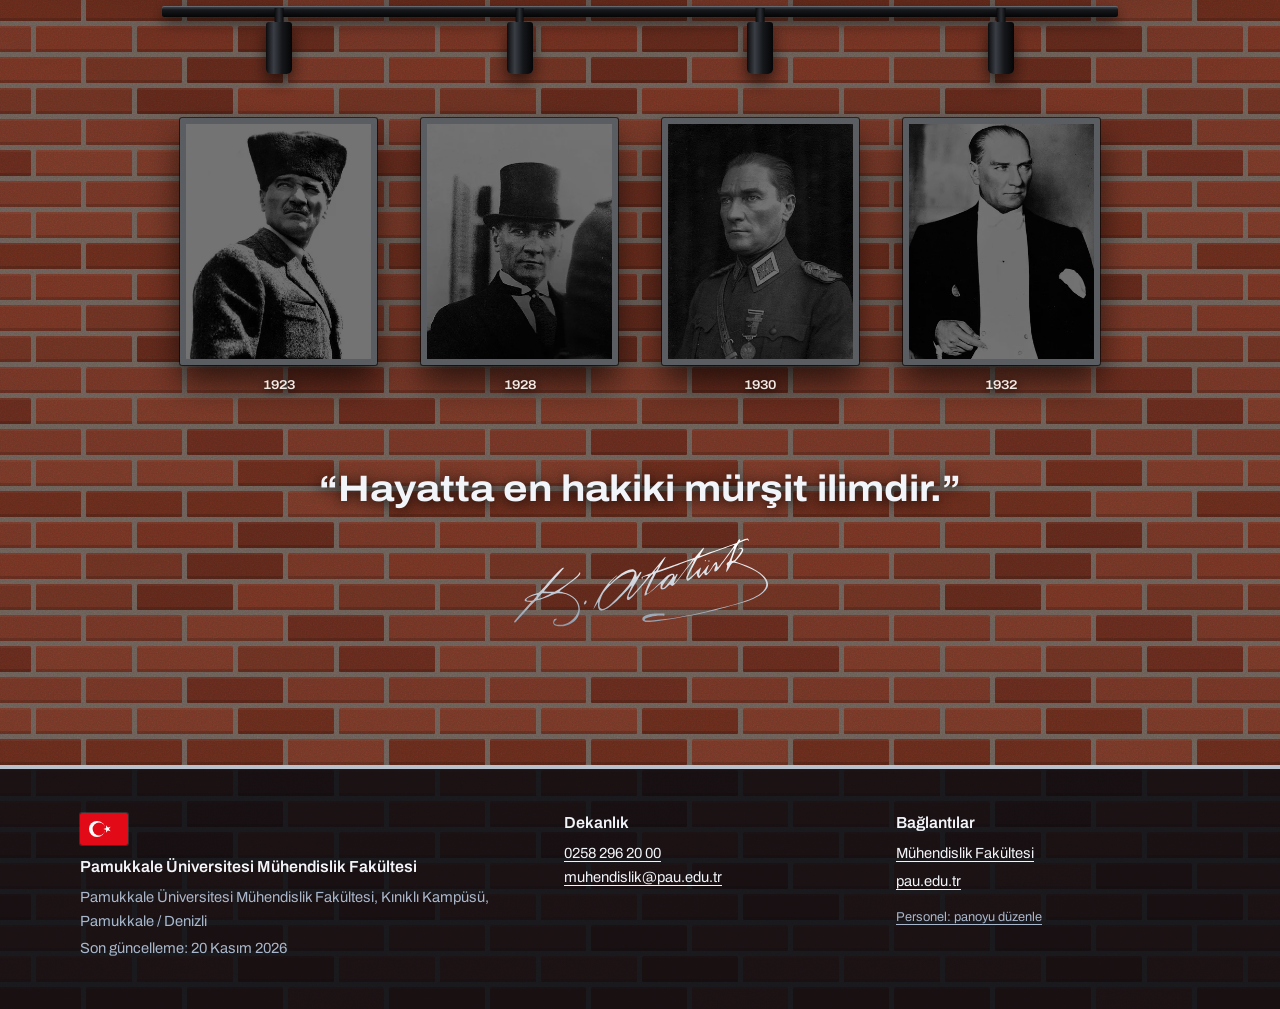
==== commit 21f401d0: "Açılışta sol üstte logonun bir an görünmesi düzeltildi Co-Authored-By: Claude Opus 5.5 <noreply@anth" ====
--- a/index.html
+++ b/index.html
@@ -16,13 +16,14 @@
   <link rel="icon" href="assets/logo/muhendislik-logo.webp" type="image/webp">
   <link rel="preload" href="assets/fonts/archivo-latin-wdth-normal.woff2" as="font" type="font/woff2" crossorigin>
   <link rel="preload" href="assets/fonts/archivo-latin-ext-wdth-normal.woff2" as="font" type="font/woff2" crossorigin>
-  <link rel="stylesheet" href="css/tokens.css?v=20261120d">
-  <link rel="stylesheet" href="css/base.css?v=20261120d">
-  <link rel="stylesheet" href="css/components.css?v=20261120d">
+  <link rel="stylesheet" href="css/tokens.css?v=20261120e">
+  <link rel="stylesheet" href="css/base.css?v=20261120e">
+  <link rel="stylesheet" href="css/components.css?v=20261120e">
   <script>document.documentElement.className = "js";</script>
-  <script type="module" src="js/main.js?v=20261120d"></script>
+  <script type="module" src="js/main.js?v=20261120e"></script>
 </head>
-<body>
+<body data-gorunum="ana">
+  <script>if (/^#\/kisi\//.test(location.hash)) document.body.dataset.gorunum = "kisi";</script>
   <a class="atla" href="#/pano">Panoya geç</a>
 
 
--- a/css/base.css
+++ b/css/base.css
@@ -92,6 +92,7 @@
 /* ---------- Üst çubuk ---------- */
 .ust { padding: 18px 0 0; }
 body[data-gorunum="ana"] .ust { display: none; }
+body[data-gorunum="kisi"] #gorunum-ana { display: none; } /* kişi linkiyle açılışta ana sayfa bir an görünmesin */
 .logolar { display: inline-flex; align-items: center; gap: 12px; text-decoration: none; color: inherit; }
 .logolar { gap: 14px; }
 .logo-yuvasi {
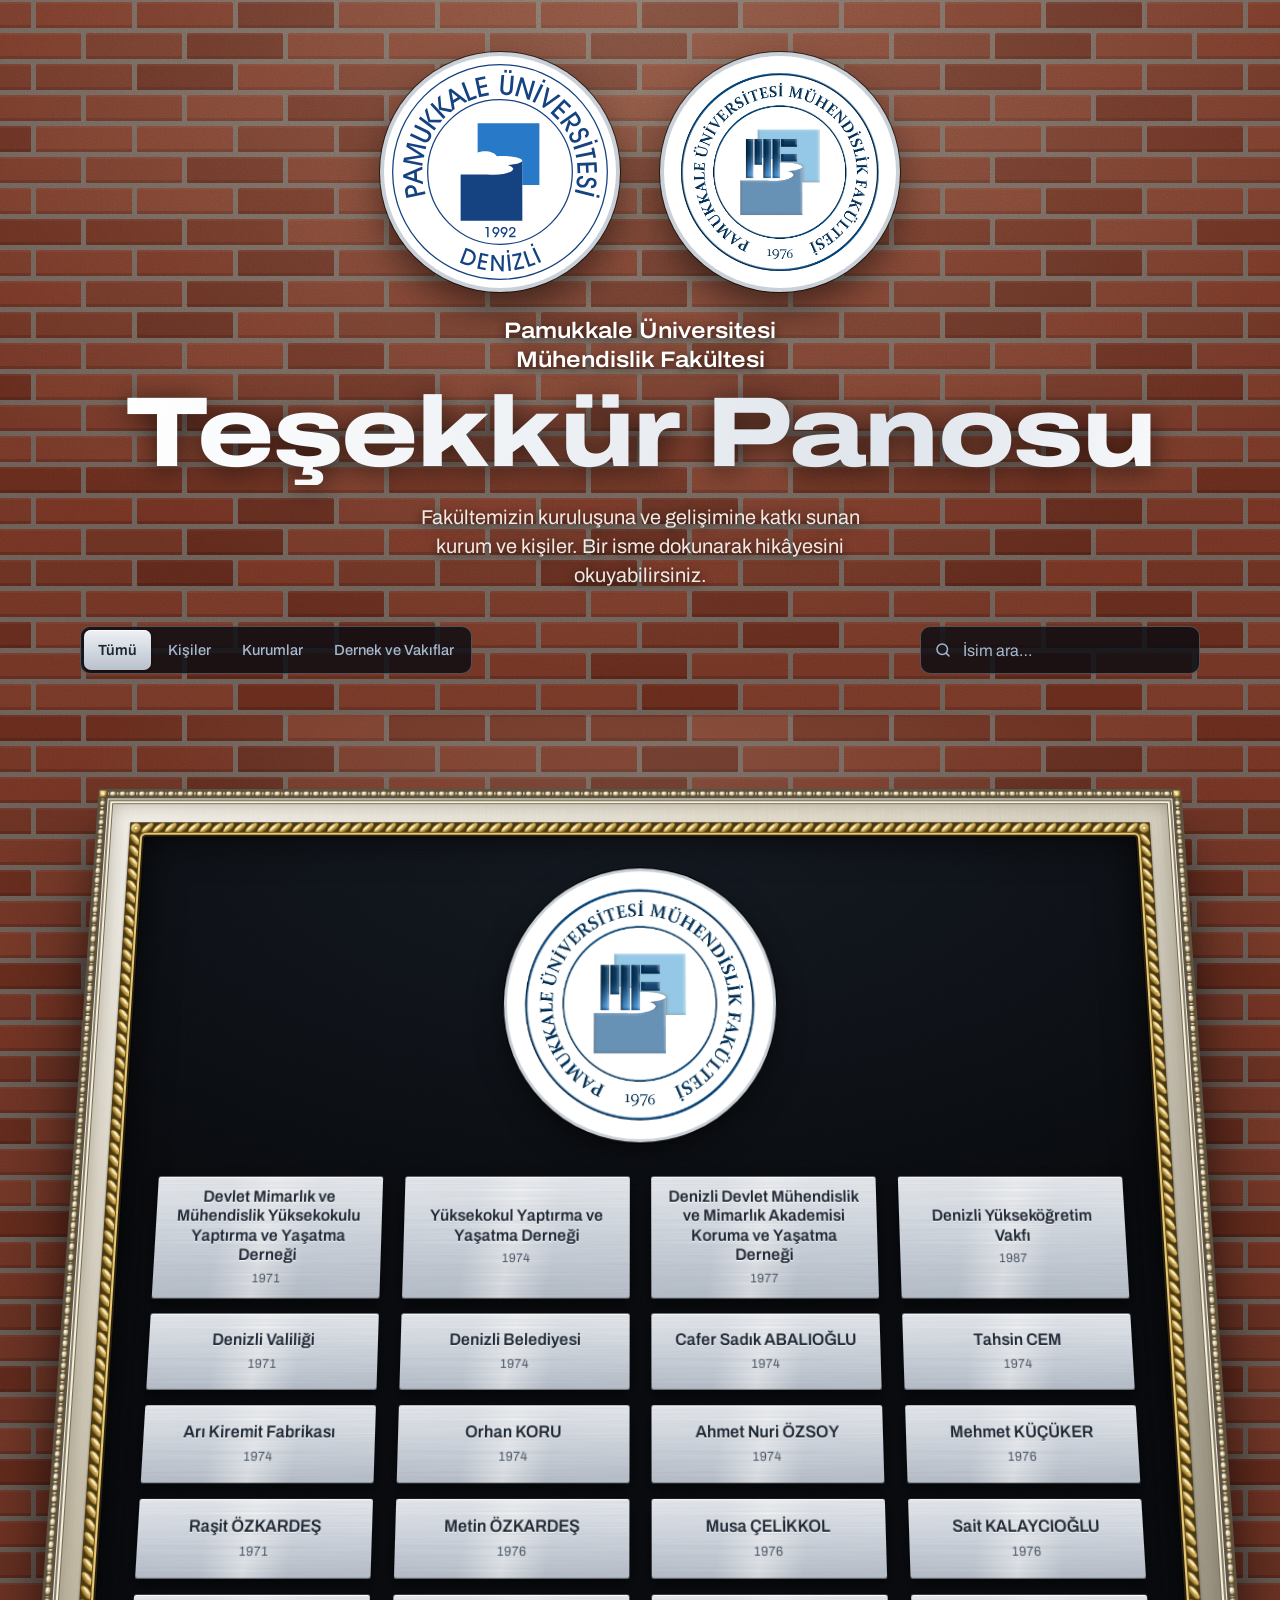
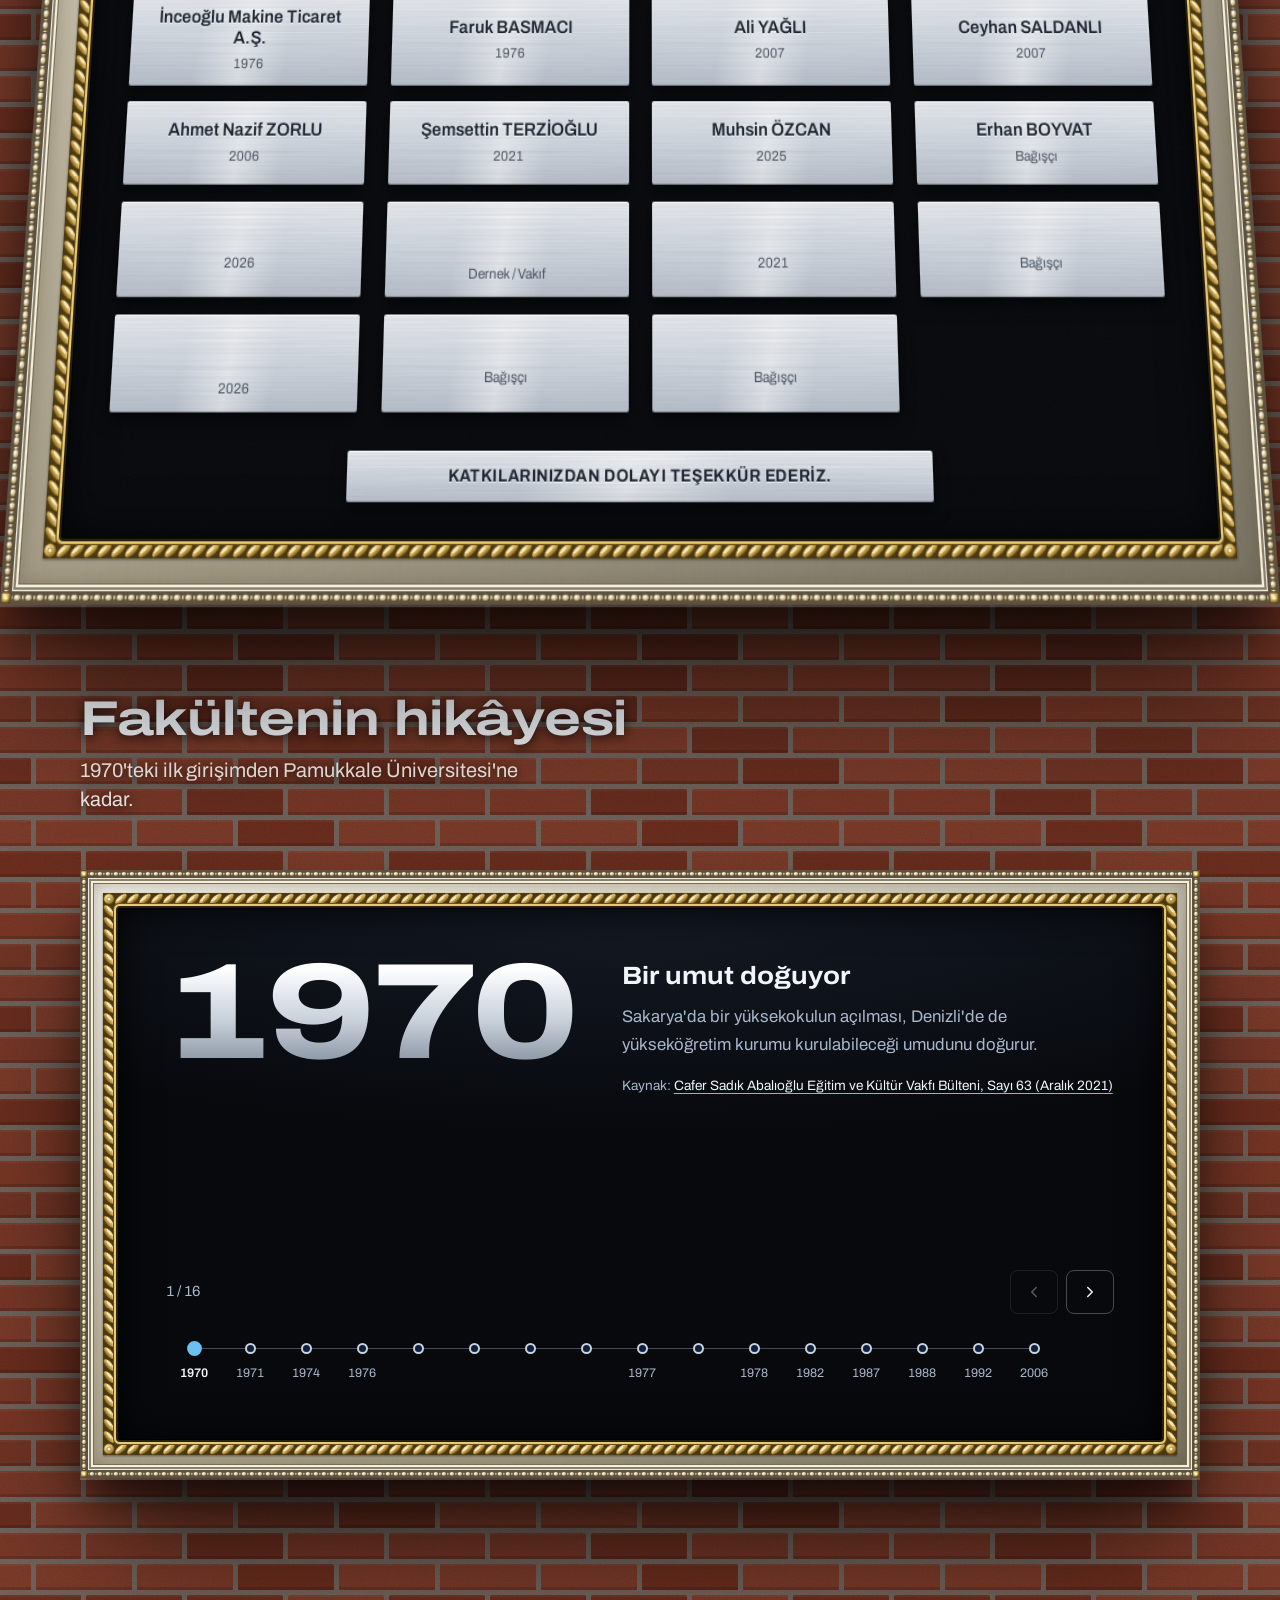
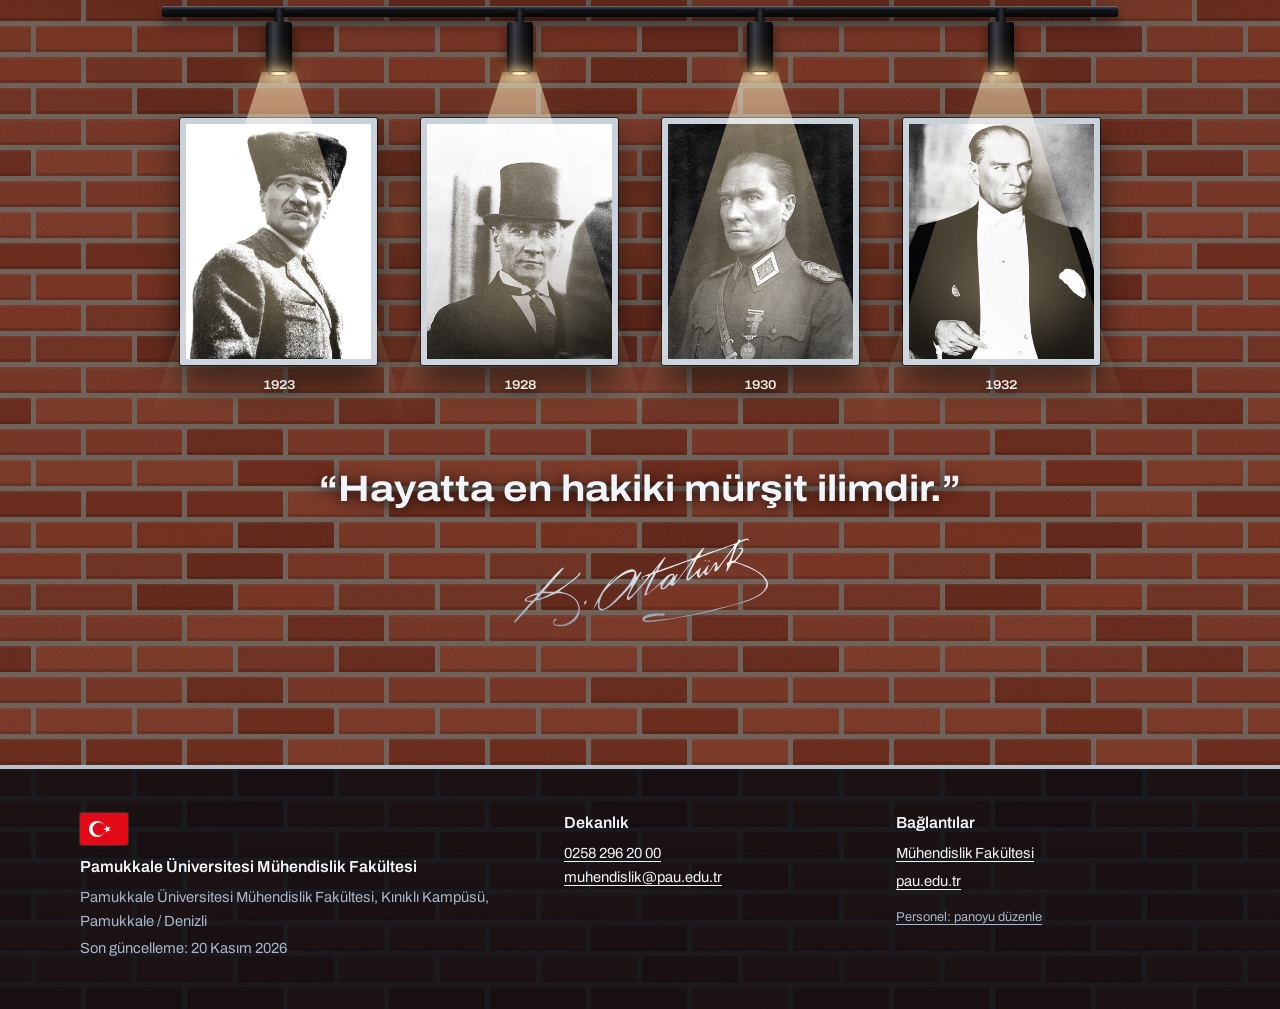
==== commit e314dee3: "Tarihçe: her olay 3,5 sn ekranda kalıyor Co-Authored-By: Claude Opus 5.5 <noreply@anthropic.com>" ====
--- a/index.html
+++ b/index.html
@@ -16,11 +16,11 @@
   <link rel="icon" href="assets/logo/muhendislik-logo.webp" type="image/webp">
   <link rel="preload" href="assets/fonts/archivo-latin-wdth-normal.woff2" as="font" type="font/woff2" crossorigin>
   <link rel="preload" href="assets/fonts/archivo-latin-ext-wdth-normal.woff2" as="font" type="font/woff2" crossorigin>
-  <link rel="stylesheet" href="css/tokens.css?v=20261120e">
-  <link rel="stylesheet" href="css/base.css?v=20261120e">
-  <link rel="stylesheet" href="css/components.css?v=20261120e">
+  <link rel="stylesheet" href="css/tokens.css?v=20261120f">
+  <link rel="stylesheet" href="css/base.css?v=20261120f">
+  <link rel="stylesheet" href="css/components.css?v=20261120f">
   <script>document.documentElement.className = "js";</script>
-  <script type="module" src="js/main.js?v=20261120e"></script>
+  <script type="module" src="js/main.js?v=20261120f"></script>
 </head>
 <body data-gorunum="ana">
   <script>if (/^#\/kisi\//.test(location.hash)) document.body.dataset.gorunum = "kisi";</script>
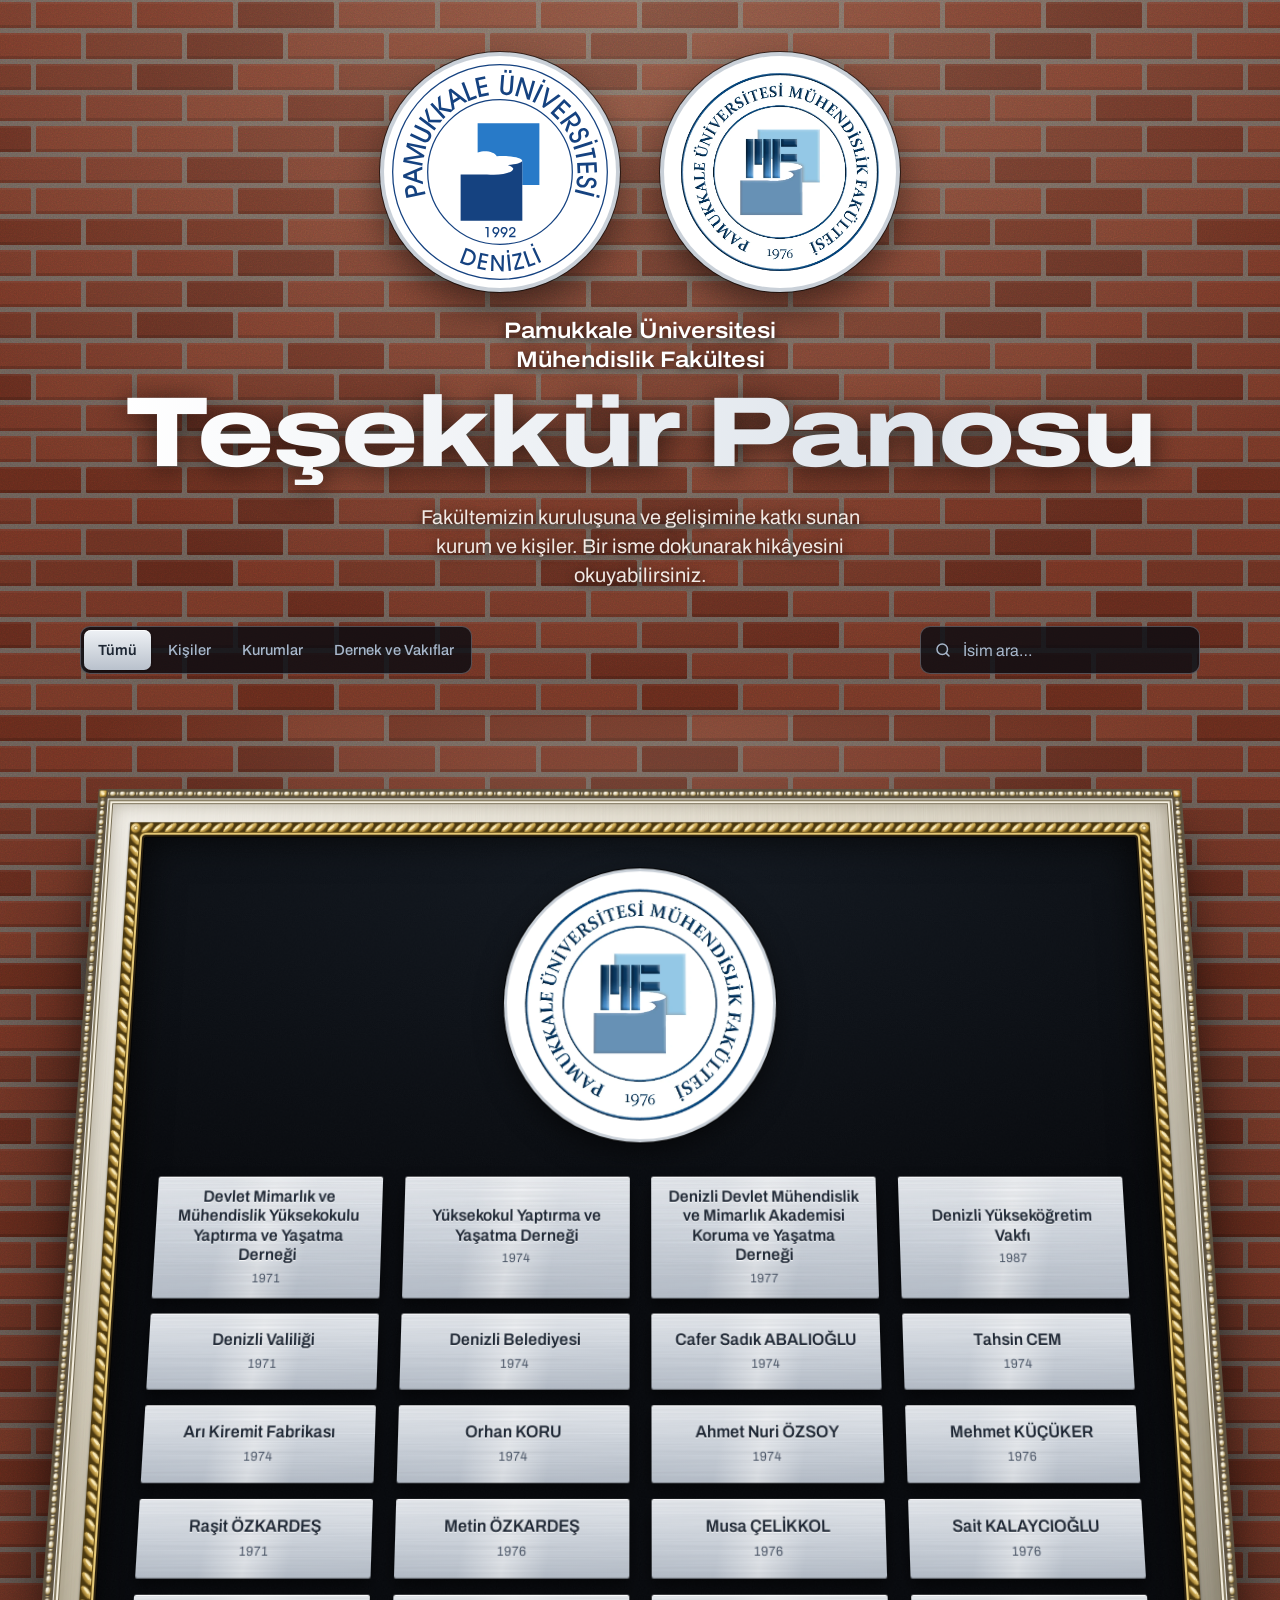
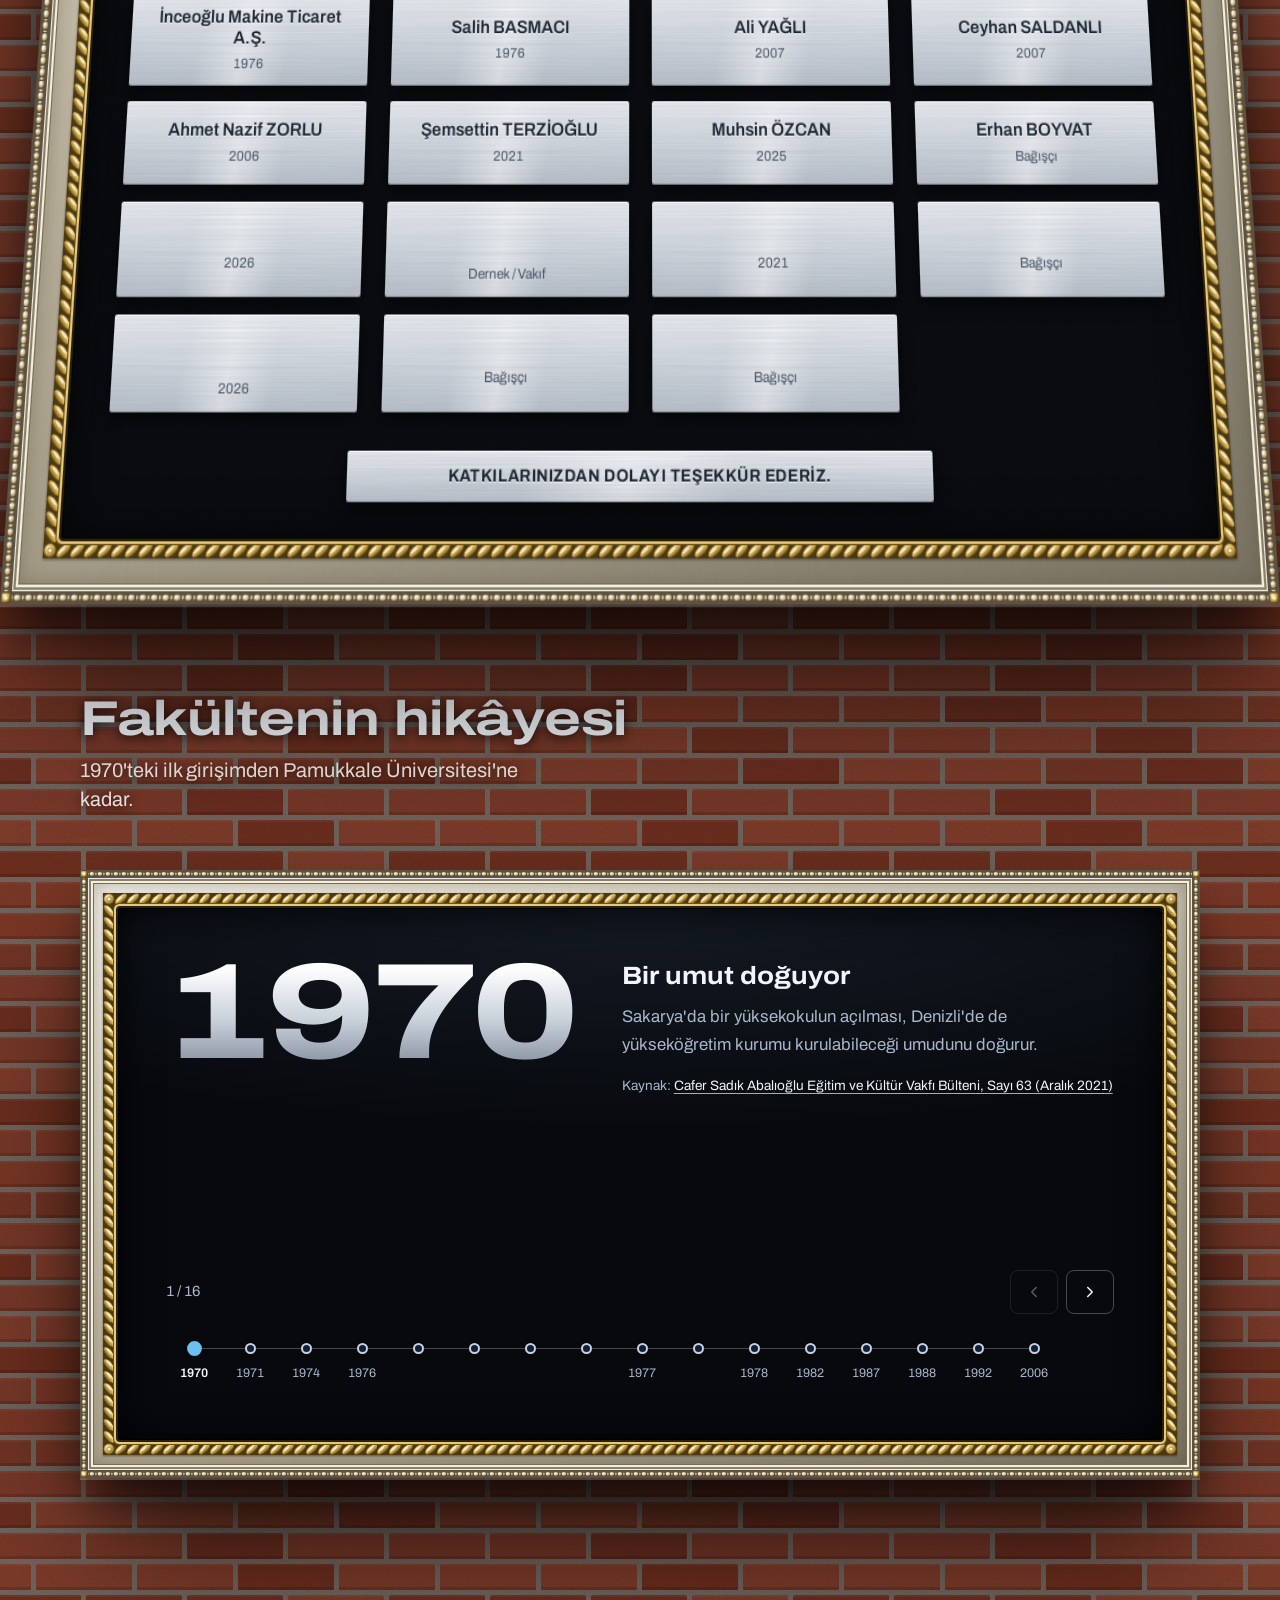
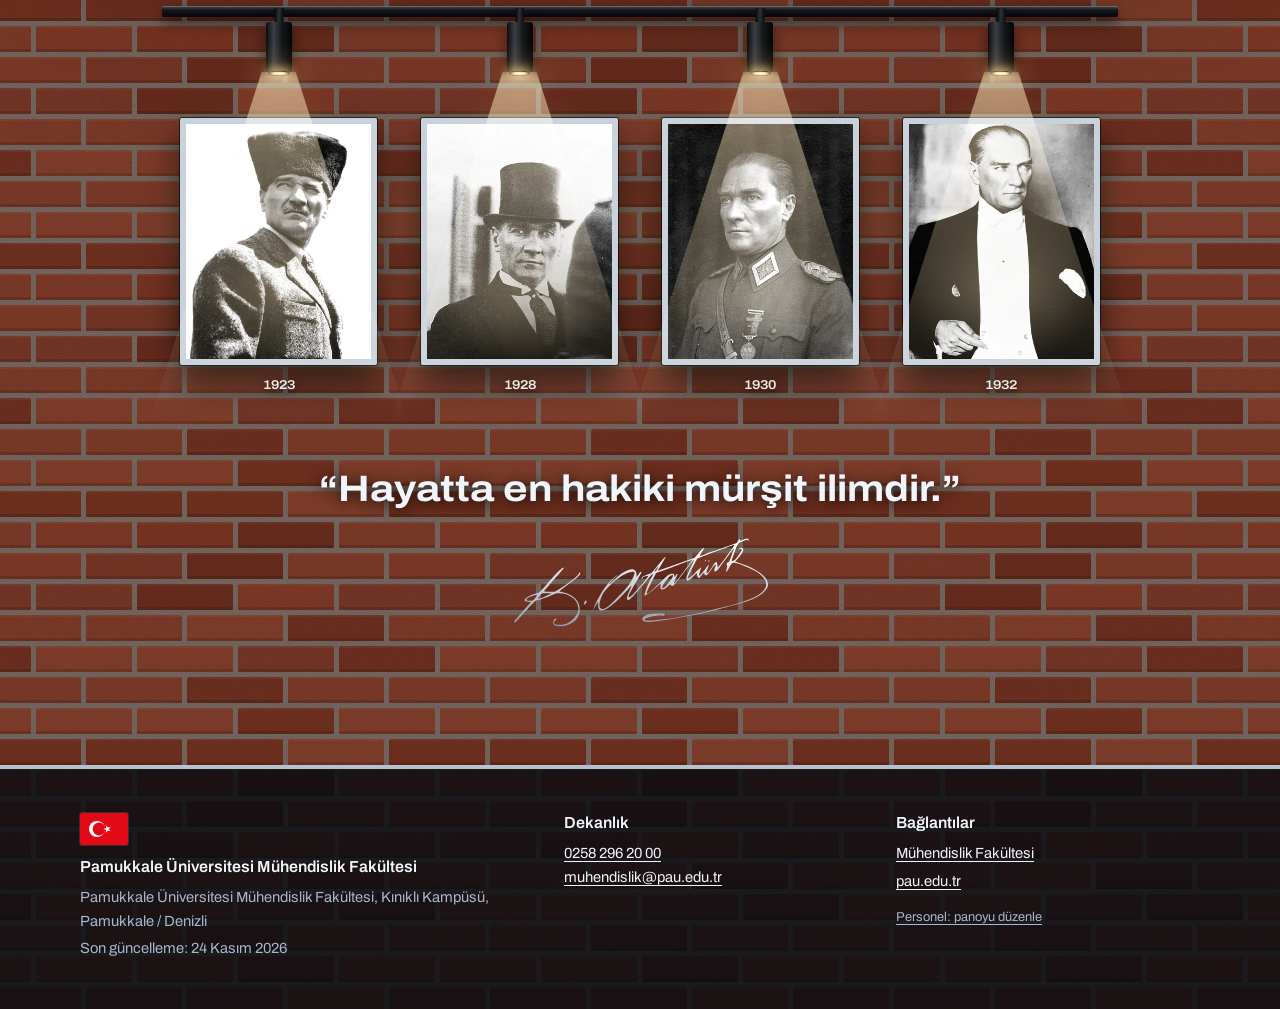
==== commit 3be7409b: "PAÜ sayfasındaki iframe'de gezinme, iletişim penceresi ve paylaş düzeltildi Co-Authored-By: Claude O" ====
--- a/index.html
+++ b/index.html
@@ -16,11 +16,11 @@
   <link rel="icon" href="assets/logo/muhendislik-logo.webp" type="image/webp">
   <link rel="preload" href="assets/fonts/archivo-latin-wdth-normal.woff2" as="font" type="font/woff2" crossorigin>
   <link rel="preload" href="assets/fonts/archivo-latin-ext-wdth-normal.woff2" as="font" type="font/woff2" crossorigin>
-  <link rel="stylesheet" href="css/tokens.css?v=20261120f">
-  <link rel="stylesheet" href="css/base.css?v=20261120f">
-  <link rel="stylesheet" href="css/components.css?v=20261120f">
+  <link rel="stylesheet" href="css/tokens.css?v=20261124a">
+  <link rel="stylesheet" href="css/base.css?v=20261124a">
+  <link rel="stylesheet" href="css/components.css?v=20261124a">
   <script>document.documentElement.className = "js";</script>
-  <script type="module" src="js/main.js?v=20261120f"></script>
+  <script type="module" src="js/main.js?v=20261124a"></script>
 </head>
 <body data-gorunum="ana">
   <script>if (/^#\/kisi\//.test(location.hash)) document.body.dataset.gorunum = "kisi";</script>
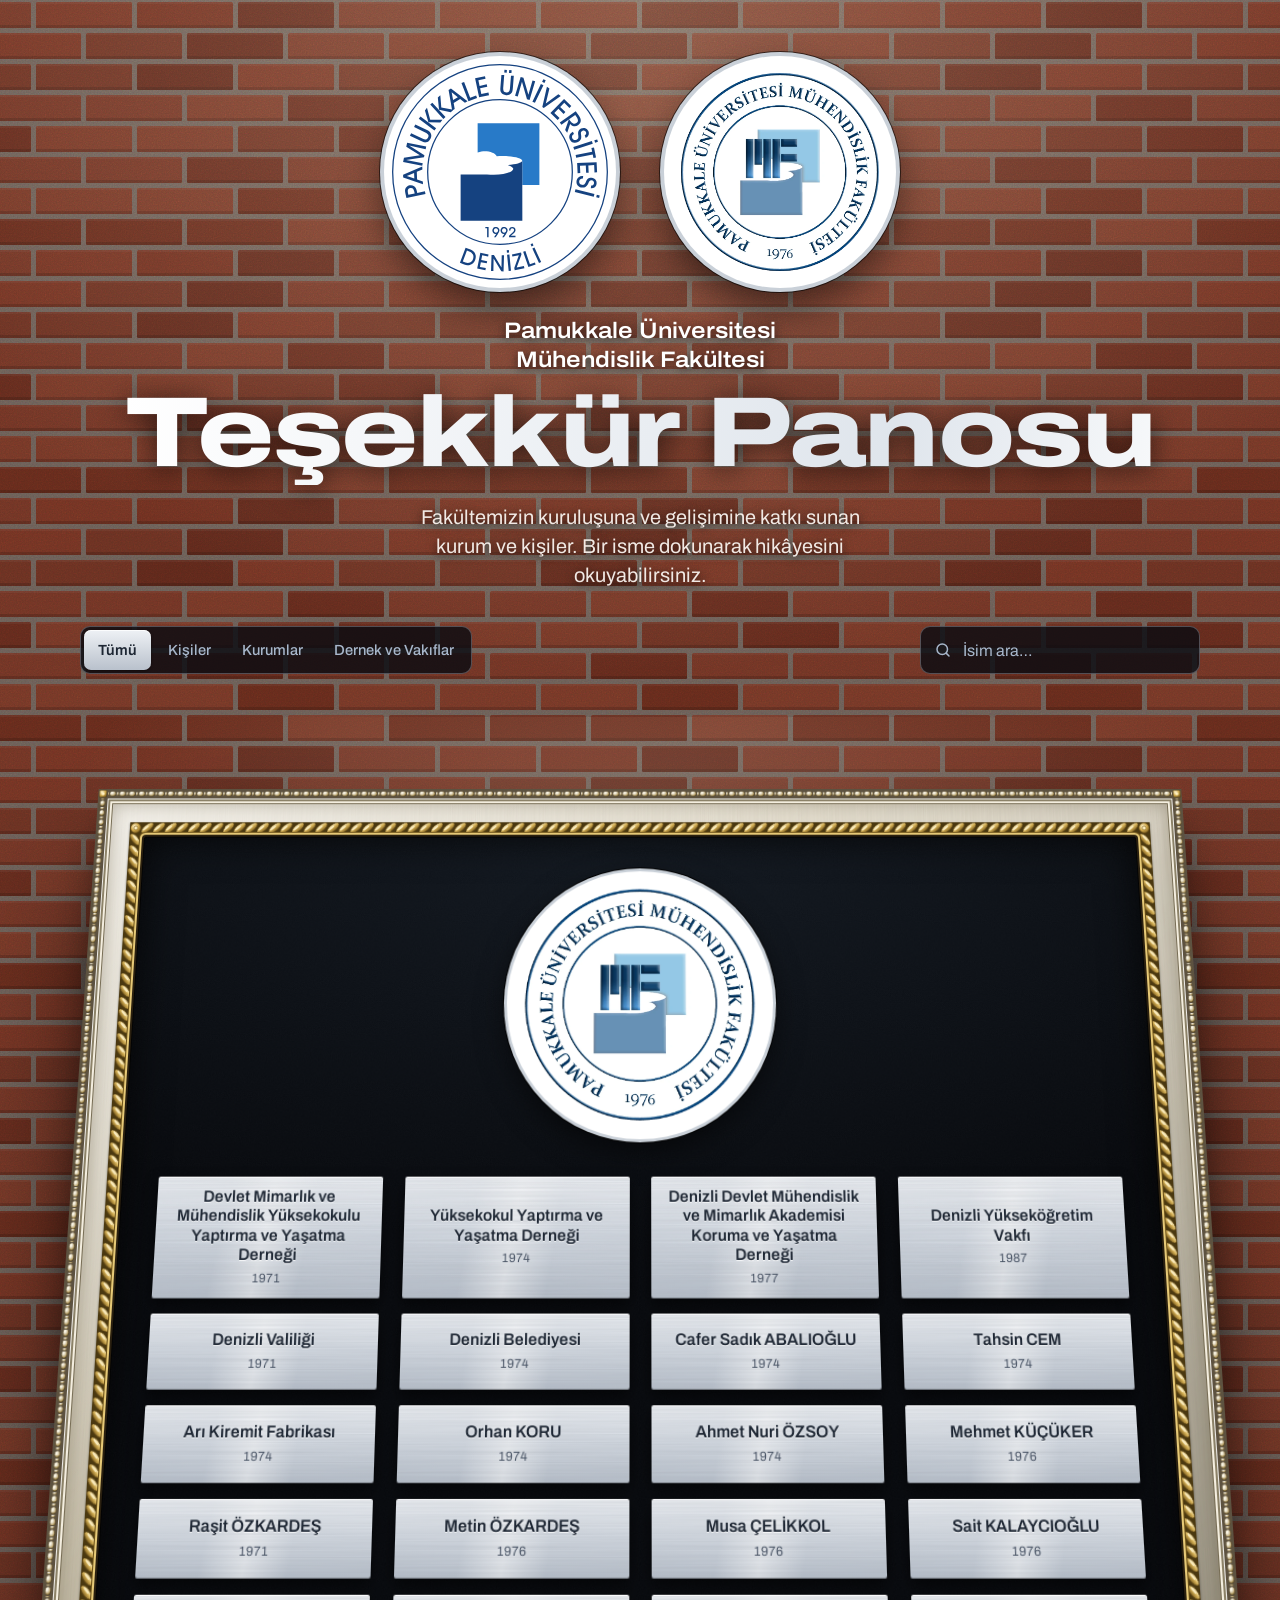
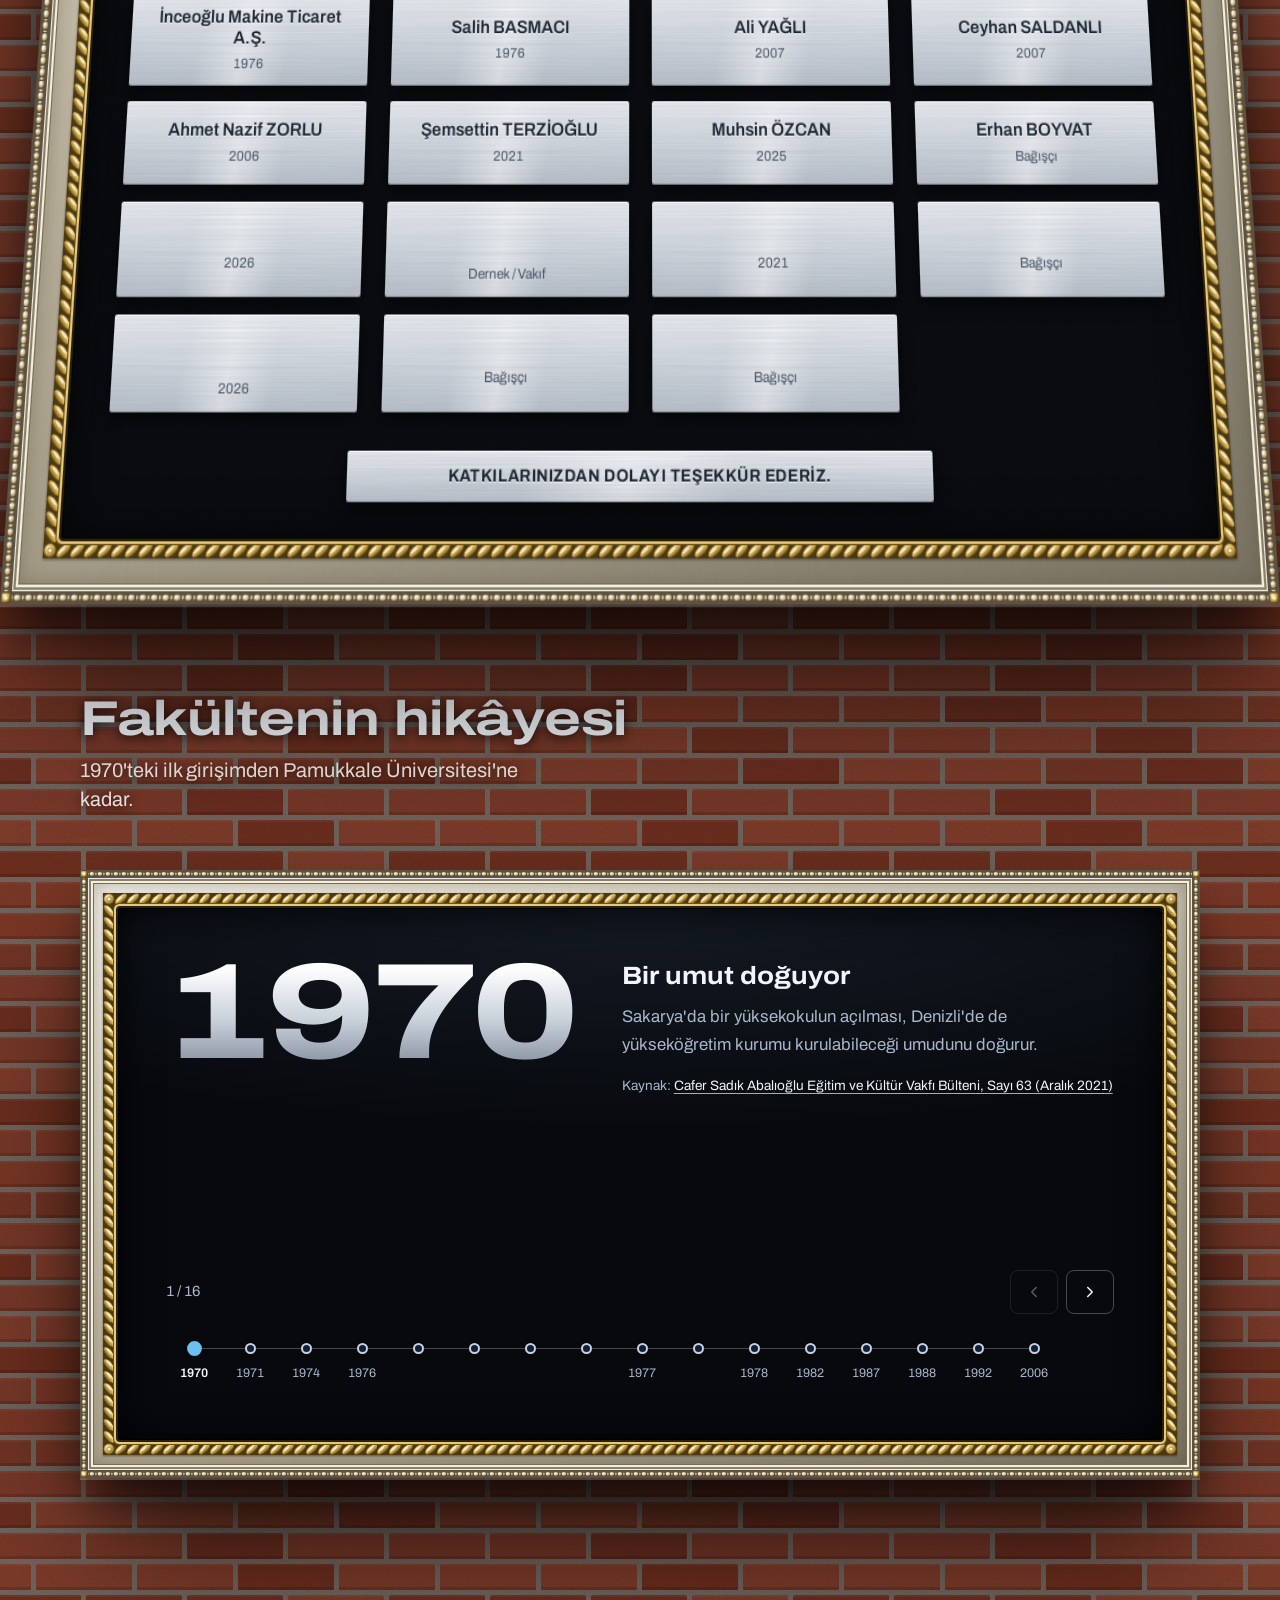
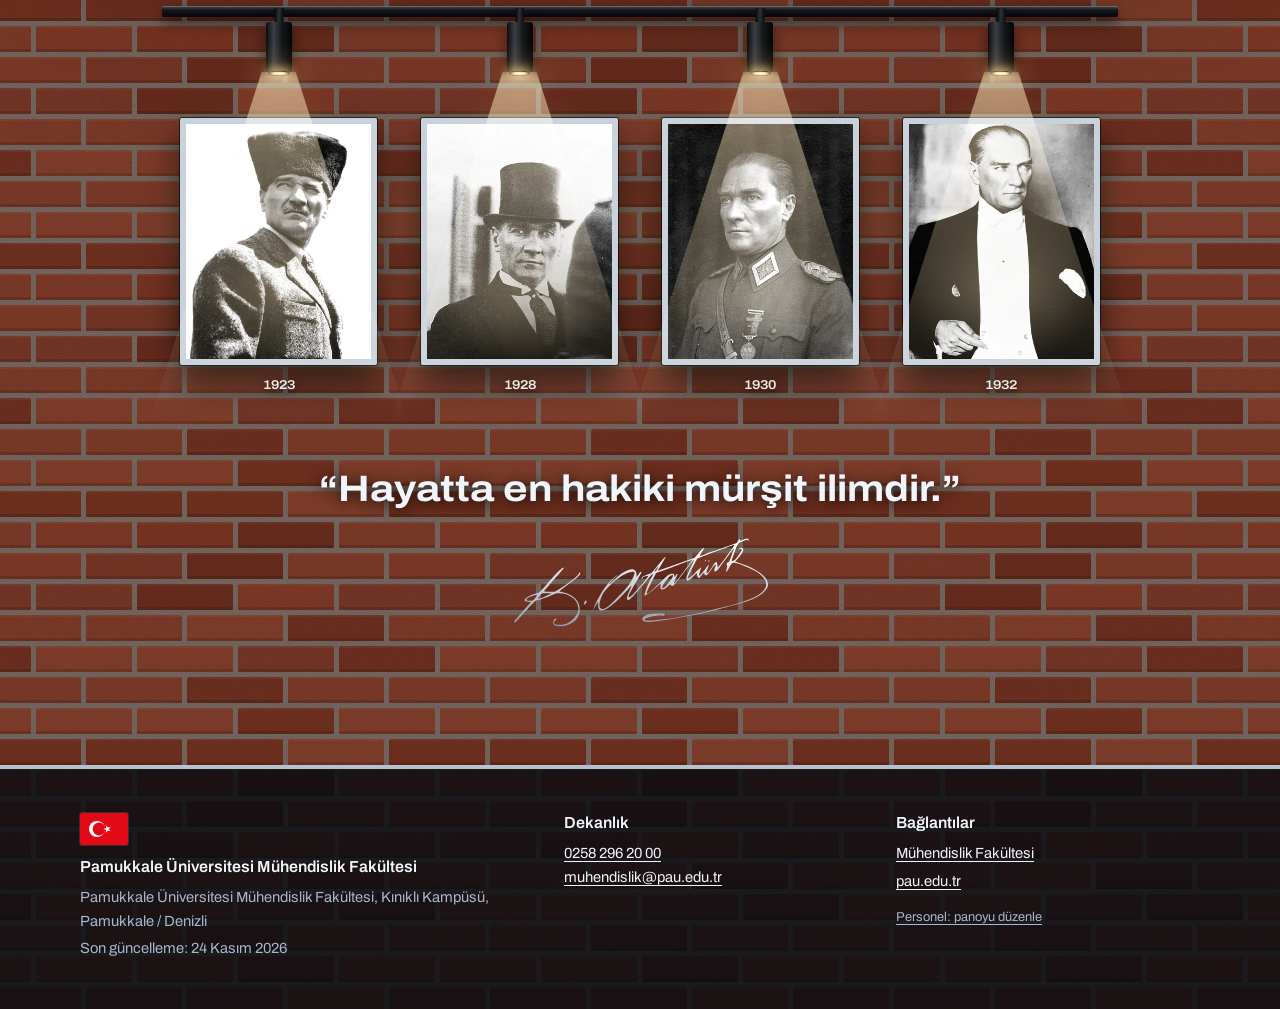
==== commit 9774d619: "PAÜ iframe: kişi sayfası tam ekran açılıyor, geçiş animasyonu ve eğim kapalı (iPhone donması) Co-Aut" ====
--- a/index.html
+++ b/index.html
@@ -16,11 +16,11 @@
   <link rel="icon" href="assets/logo/muhendislik-logo.webp" type="image/webp">
   <link rel="preload" href="assets/fonts/archivo-latin-wdth-normal.woff2" as="font" type="font/woff2" crossorigin>
   <link rel="preload" href="assets/fonts/archivo-latin-ext-wdth-normal.woff2" as="font" type="font/woff2" crossorigin>
-  <link rel="stylesheet" href="css/tokens.css?v=20261124a">
-  <link rel="stylesheet" href="css/base.css?v=20261124a">
-  <link rel="stylesheet" href="css/components.css?v=20261124a">
+  <link rel="stylesheet" href="css/tokens.css?v=20261124b">
+  <link rel="stylesheet" href="css/base.css?v=20261124b">
+  <link rel="stylesheet" href="css/components.css?v=20261124b">
   <script>document.documentElement.className = "js";</script>
-  <script type="module" src="js/main.js?v=20261124a"></script>
+  <script type="module" src="js/main.js?v=20261124b"></script>
 </head>
 <body data-gorunum="ana">
   <script>if (/^#\/kisi\//.test(location.hash)) document.body.dataset.gorunum = "kisi";</script>
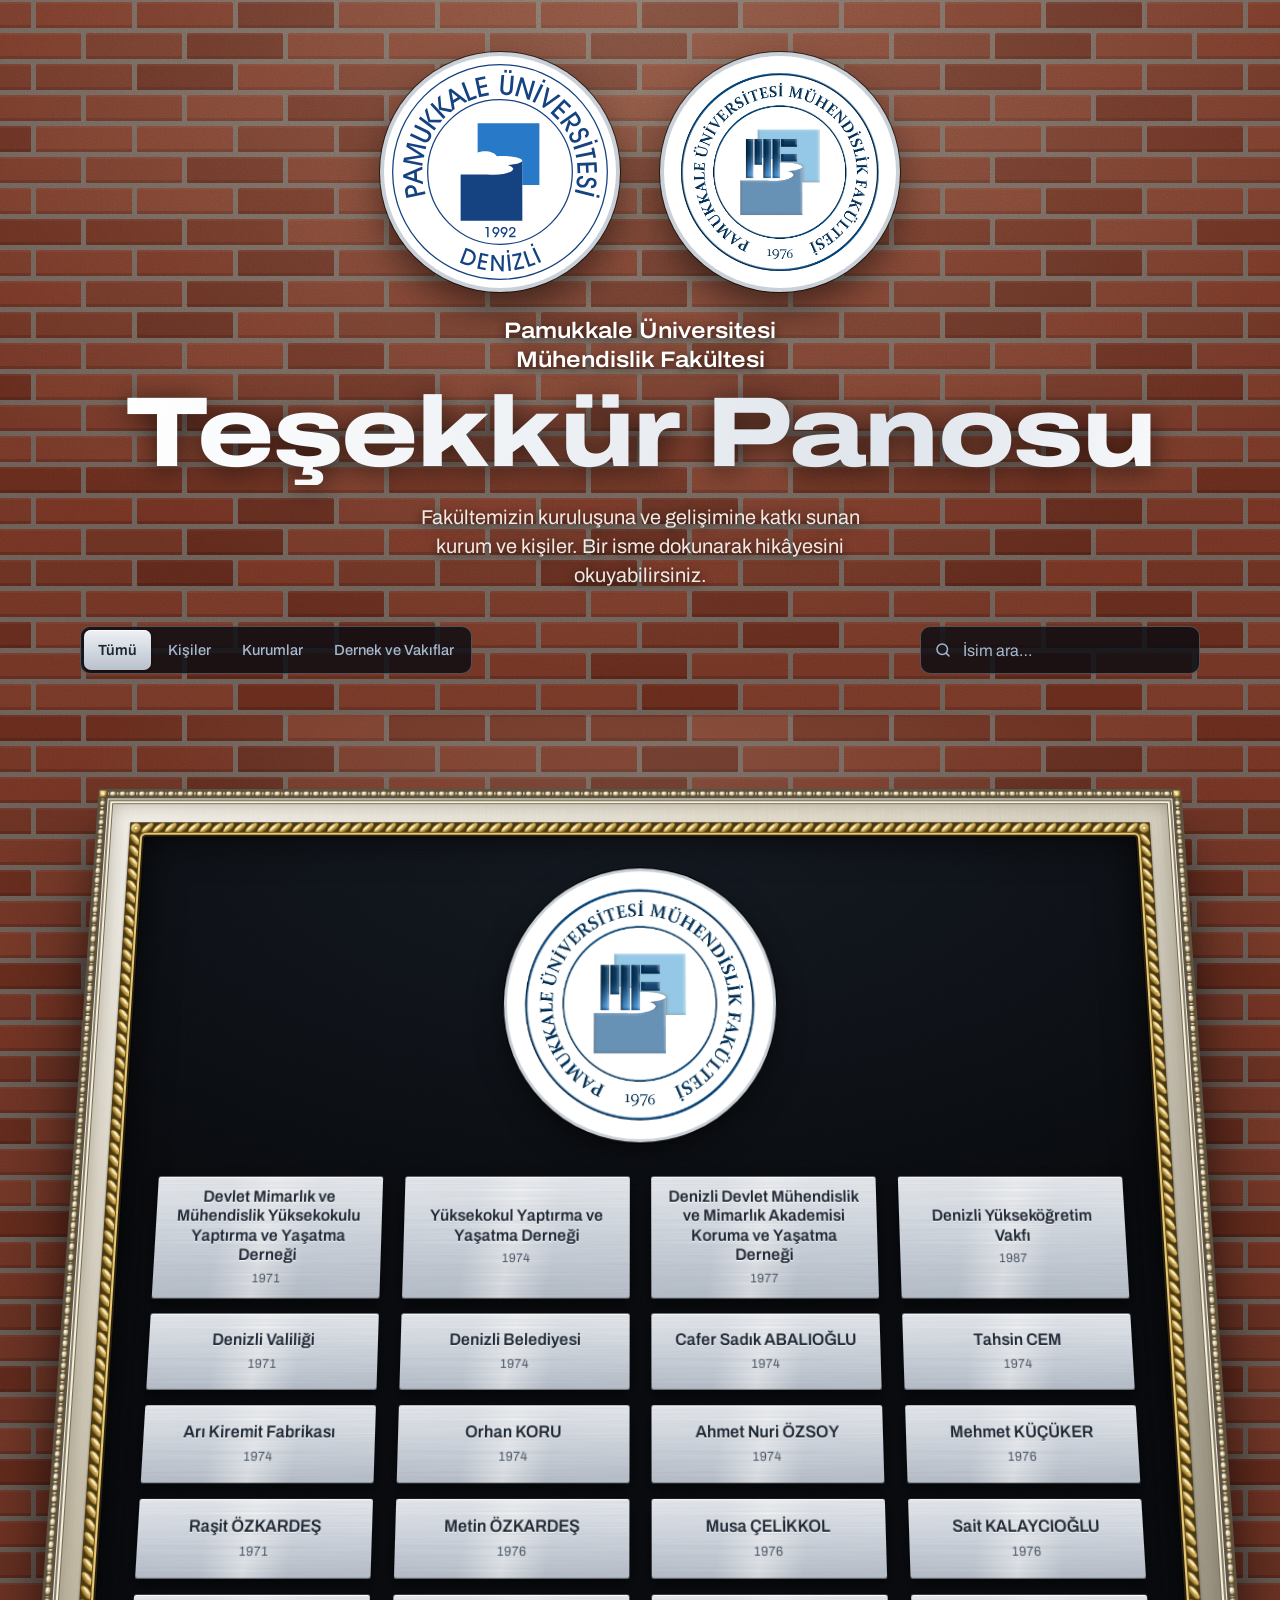
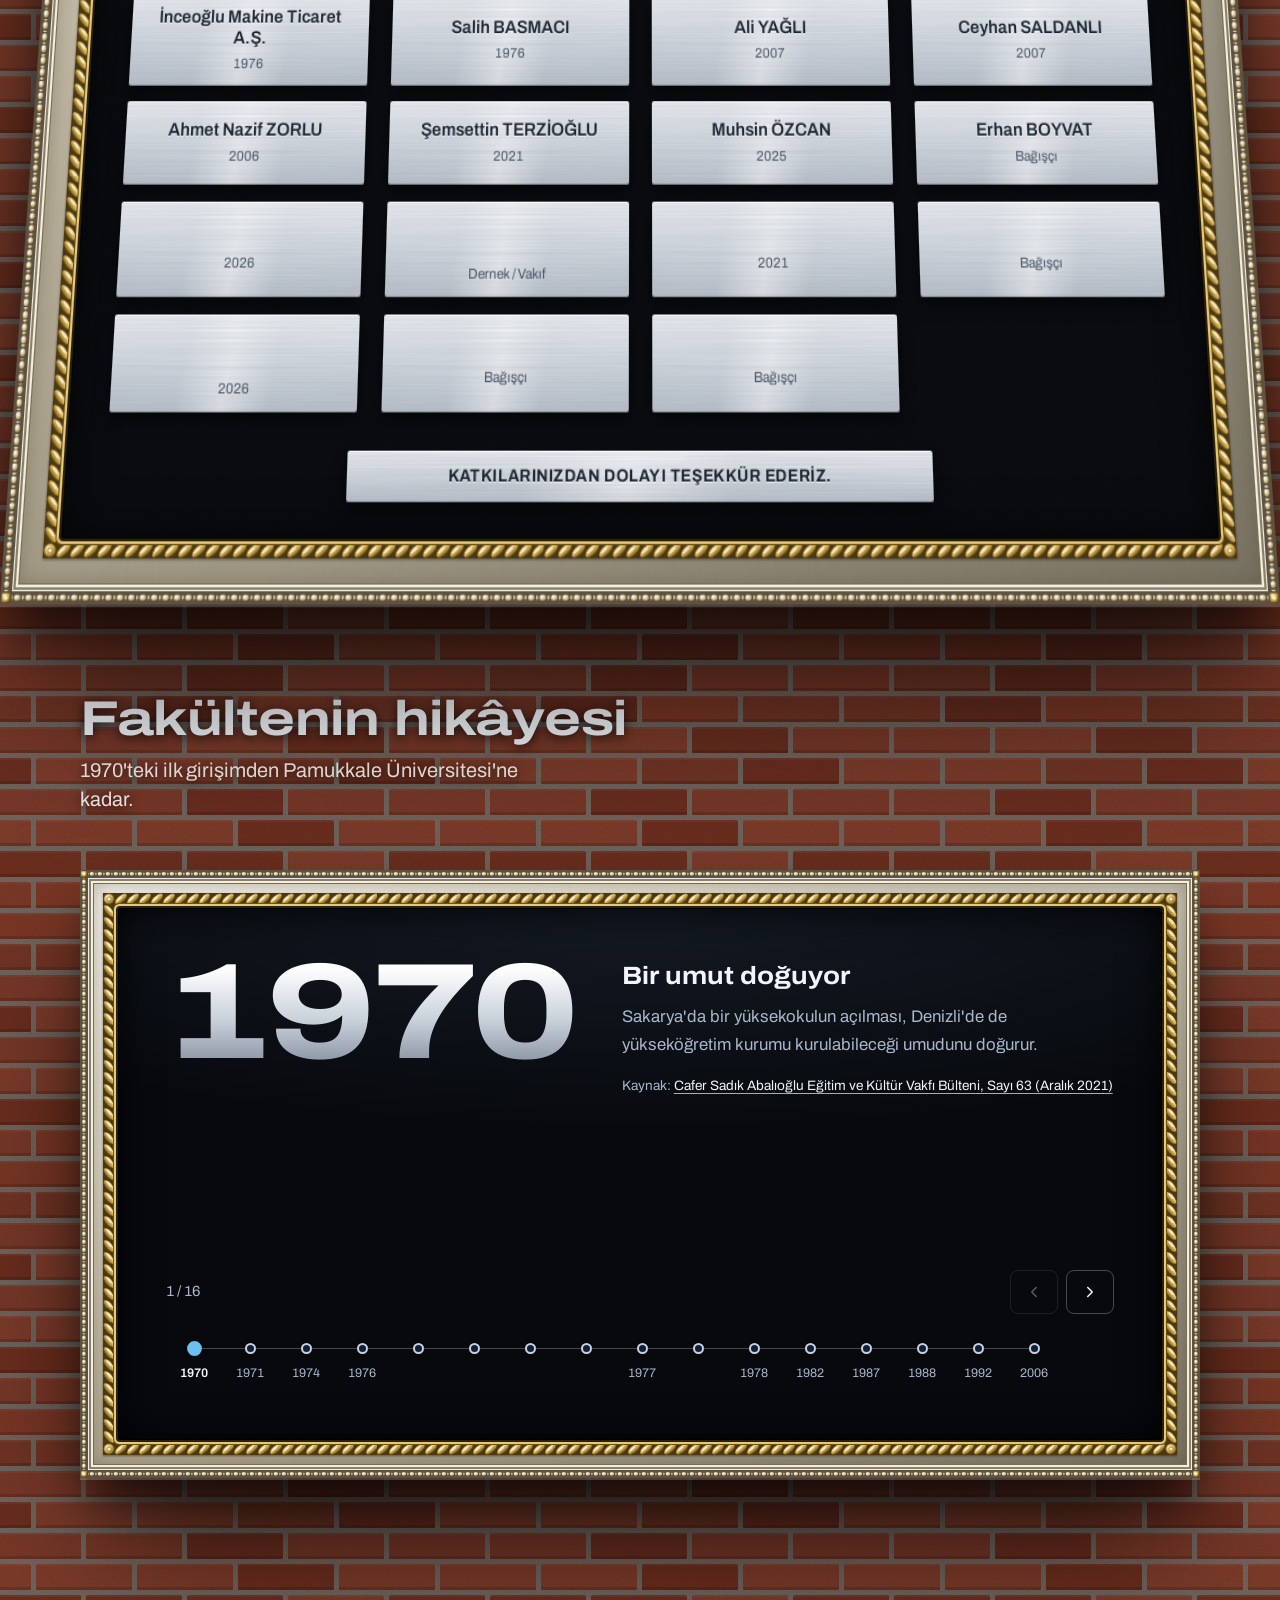
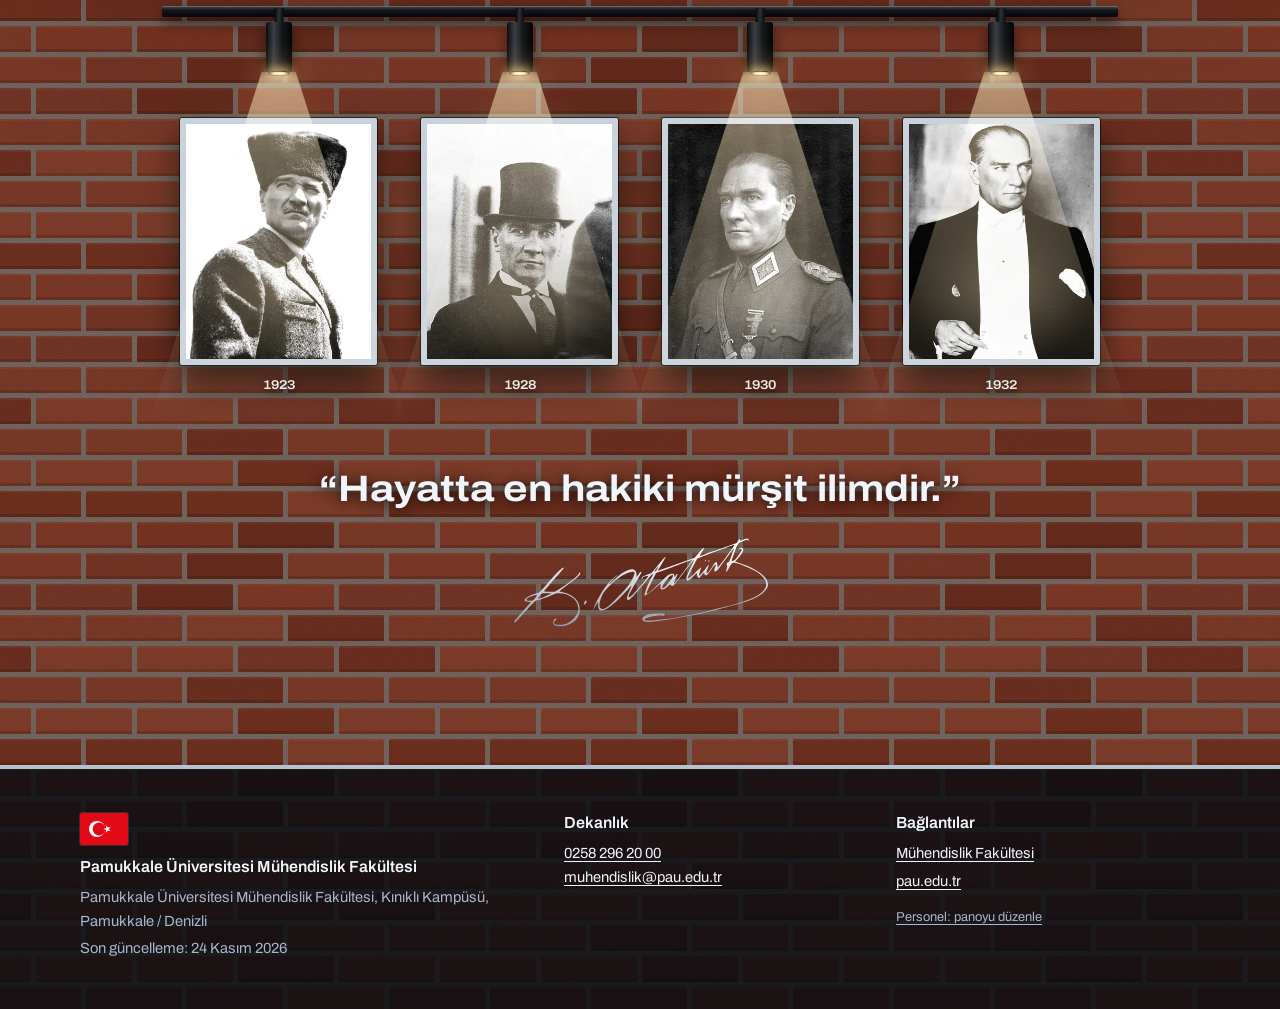
==== commit d3410149: "PAÜ iframe: kişi sayfası yine iframe içinde (tam ekran dönüşü 5 sn sürüyordu), doku katmanı kapalı C" ====
--- a/index.html
+++ b/index.html
@@ -16,11 +16,11 @@
   <link rel="icon" href="assets/logo/muhendislik-logo.webp" type="image/webp">
   <link rel="preload" href="assets/fonts/archivo-latin-wdth-normal.woff2" as="font" type="font/woff2" crossorigin>
   <link rel="preload" href="assets/fonts/archivo-latin-ext-wdth-normal.woff2" as="font" type="font/woff2" crossorigin>
-  <link rel="stylesheet" href="css/tokens.css?v=20261124b">
-  <link rel="stylesheet" href="css/base.css?v=20261124b">
-  <link rel="stylesheet" href="css/components.css?v=20261124b">
+  <link rel="stylesheet" href="css/tokens.css?v=20261124c">
+  <link rel="stylesheet" href="css/base.css?v=20261124c">
+  <link rel="stylesheet" href="css/components.css?v=20261124c">
   <script>document.documentElement.className = "js";</script>
-  <script type="module" src="js/main.js?v=20261124b"></script>
+  <script type="module" src="js/main.js?v=20261124c"></script>
 </head>
 <body data-gorunum="ana">
   <script>if (/^#\/kisi\//.test(location.hash)) document.body.dataset.gorunum = "kisi";</script>
--- a/css/base.css
+++ b/css/base.css
@@ -143,3 +143,7 @@
     scroll-behavior: auto !important;
   }
 }
+
+/* PAÜ sayfasındaki 4000+ px'lik iframe: iPhone'un boyama yükünü azalt
+   (tuğla pürüzü katmanı bütün alan boyunca mix-blend hesaplatıyordu) */
+.gomulu body::after { display: none; }
